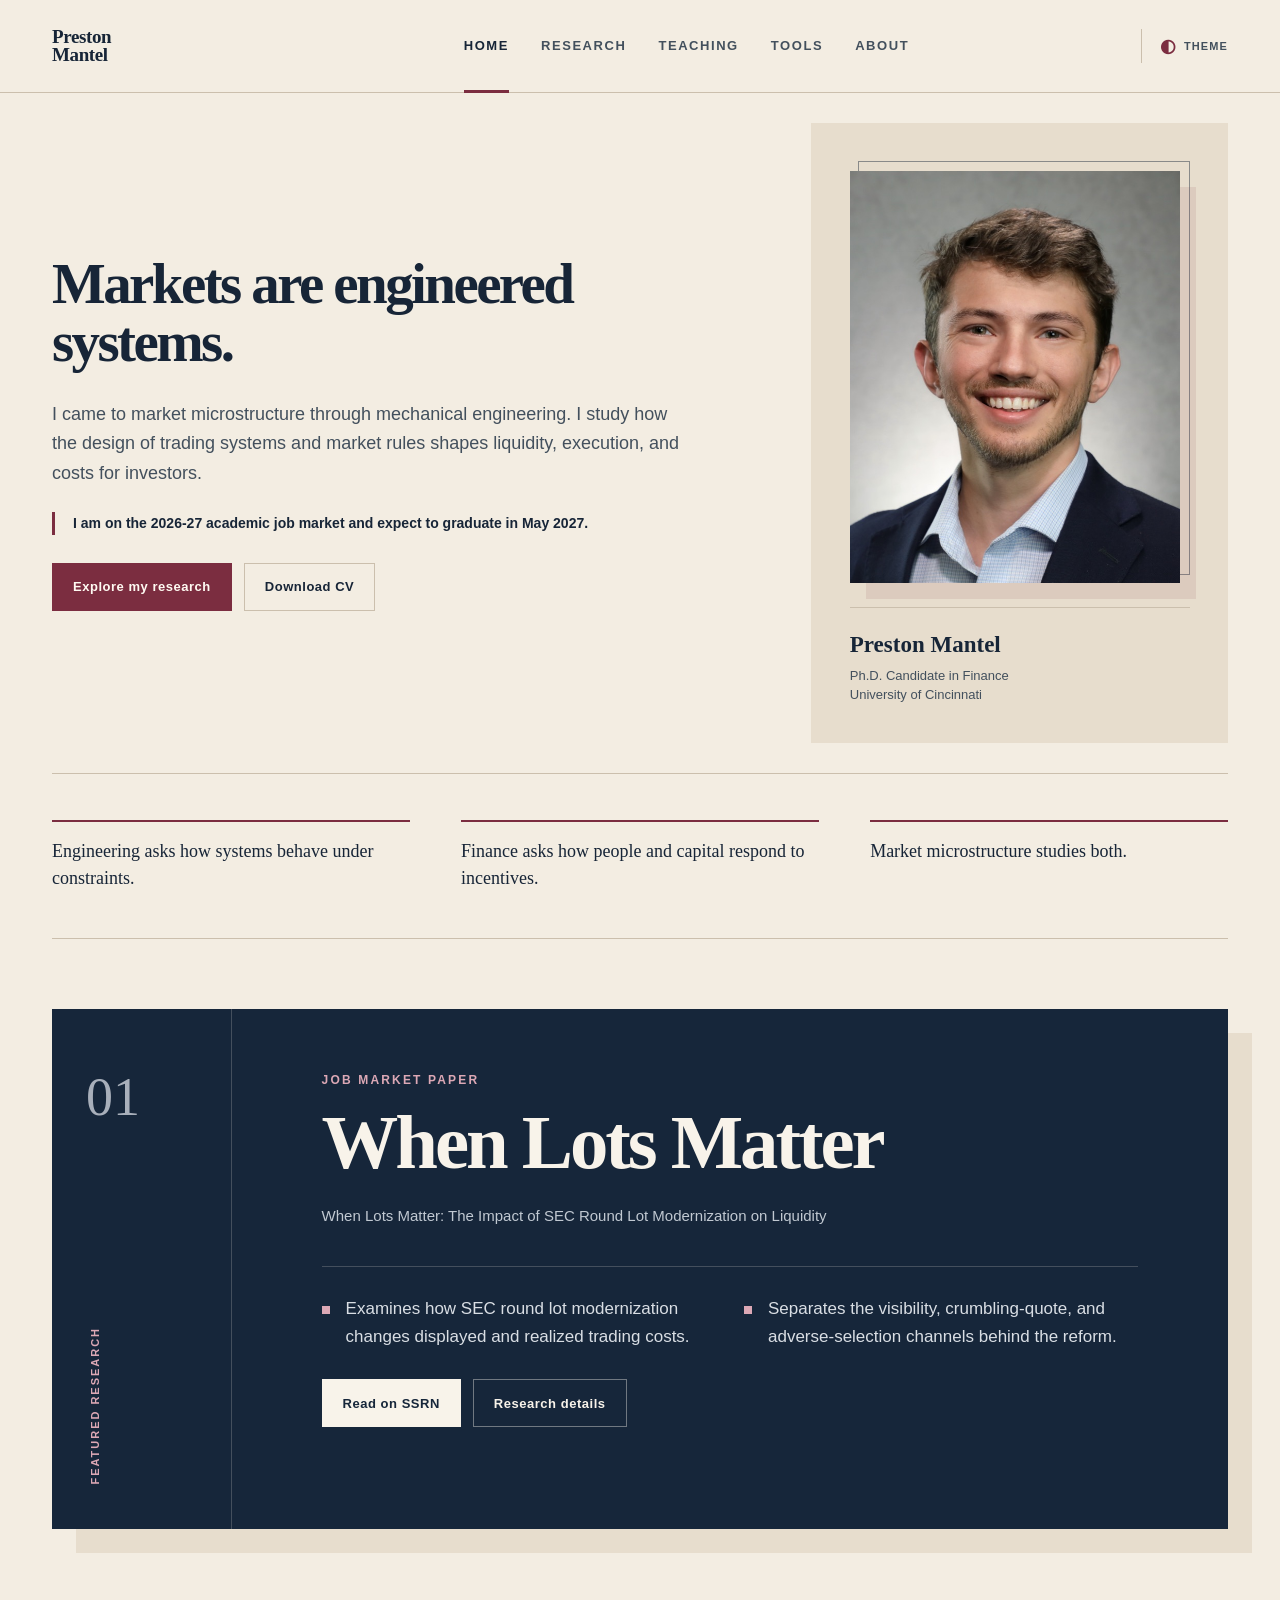
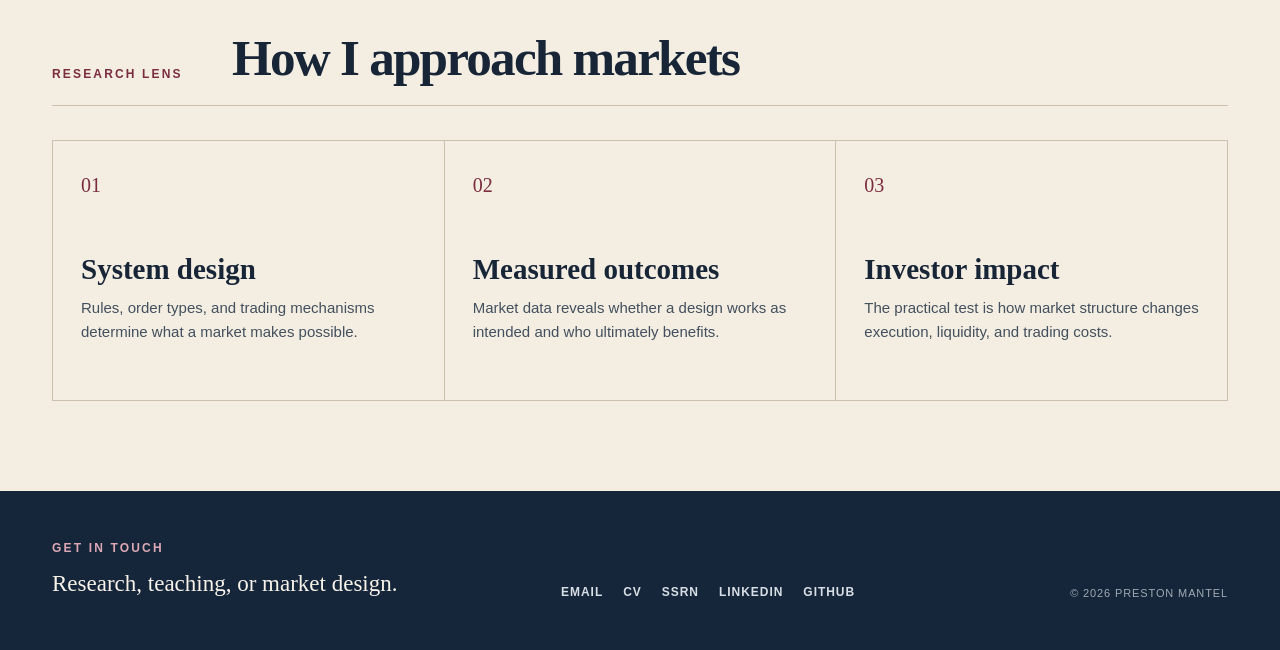
==== site/index.html @ 2c738242 "Refine responsive homepage hero" ====
<!doctype html>
<html lang="en">
<head>
  <meta charset="utf-8">
  <meta name="viewport" content="width=device-width, initial-scale=1">
  <title>Preston Mantel | Finance Researcher</title>
  <meta name="description" content="I study market microstructure, retail order routing, market design, and liquidity, with a focus on how market rules shape trading costs for everyday investors.">
  <meta name="color-scheme" content="light dark">
  <meta name="theme-color" content="#f3ede2">
  <link rel="canonical" href="https://prestonmantel.com/">
  <meta property="og:title" content="Preston Mantel | Finance Researcher">
  <meta property="og:description" content="I study market microstructure, retail order routing, market design, and liquidity, with a focus on how market rules shape trading costs for everyday investors.">
  <meta property="og:type" content="website">
  <meta property="og:url" content="https://prestonmantel.com/">
  <meta property="og:image" content="https://prestonmantel.com/img/preston-mantel-social.png">
  <meta property="og:image:width" content="1600">
  <meta property="og:image:height" content="1000">
  <meta property="og:image:alt" content="Preston Mantel, finance researcher studying markets as engineered systems">
  <meta name="twitter:card" content="summary_large_image">
  <meta name="twitter:title" content="Preston Mantel | Finance Researcher">
  <meta name="twitter:description" content="I study market microstructure, retail order routing, market design, and liquidity, with a focus on how market rules shape trading costs for everyday investors.">
  <meta name="twitter:image" content="https://prestonmantel.com/img/preston-mantel-social.png">
  <link rel="icon" href="img/headshot.jpg" type="image/jpeg">
  <script>
    (function () {
      var saved = localStorage.getItem('theme');
      if (saved === 'light' || saved === 'dark') document.documentElement.dataset.theme = saved;
    }());
  </script>
  <link rel="stylesheet" href="css/style.css">
  <script type="application/ld+json">{"@context": "https://schema.org", "@type": "Person", "name": "Preston Mantel", "url": "https://prestonmantel.com/", "image": "https://prestonmantel.com/img/headshot.jpg", "jobTitle": "Ph.D. Candidate in Finance", "affiliation": {"@type": "CollegeOrUniversity", "name": "University of Cincinnati"}, "sameAs": ["https://ssrn.com/author=5758934", "https://www.linkedin.com/in/preston-mantel/", "https://github.com/jwalkingjew"]}</script>
</head>
<body data-page="home">
  <a class="skip-link" href="#main-content">Skip to content</a>
  <header class="site-header">
    <div class="header-inner">
      <a class="site-name" href="index.html" aria-label="Preston Mantel home">
        <span>Preston</span>
        <span>Mantel</span>
      </a>
      <nav class="site-nav" aria-label="Primary navigation"><a href="index.html" aria-current="page" class="active">Home</a><a href="research.html">Research</a><a href="teaching.html">Teaching</a><a href="tools.html">Tools</a><a href="about.html">About</a></nav>
      <button class="theme-toggle" type="button" aria-label="Change color theme" aria-pressed="false">
        <span class="theme-icon" aria-hidden="true">◐</span>
        <span class="theme-label">Theme</span>
      </button>
    </div>
  </header>

  <main id="main-content" class="site-main"><section class="home-hero"><div class="hero-copy"><h1>Markets are engineered systems.</h1><p class="hero-intro">I came to market microstructure through mechanical engineering. I study how the design of trading systems and market rules shapes liquidity, execution, and costs for investors.</p><p class="job-market-line">I am on the 2026-27 academic job market and expect to graduate in May 2027.</p><div class="hero-actions"><a href="research.html" class="button button-primary">Explore my research</a><a href="files/Mantel_CV.pdf" class="button button-secondary">Download CV</a></div></div><aside class="hero-profile"><div class="portrait-frame"><img src="img/headshot.jpg" alt="Portrait of Preston Mantel" width="640" height="800"></div><div class="profile-caption"><strong>Preston Mantel</strong><span>Ph.D. Candidate in Finance</span><span>University of Cincinnati</span></div></aside></section><section class="engineering-bridge" aria-label="Research perspective"><p>Engineering asks how systems behave under constraints.</p><span aria-hidden="true">+</span><p>Finance asks how people and capital respond to incentives.</p><span aria-hidden="true">=</span><p>Market microstructure studies both.</p></section><section class="featured-paper" aria-labelledby="featured-title"><div class="featured-index"><span>01</span><span>Featured Research</span></div><div class="featured-main"><p class="eyebrow eyebrow-light">Job Market Paper</p><h2 id="featured-title">When Lots Matter</h2><p class="featured-full-title">When Lots Matter: The Impact of SEC Round Lot Modernization on Liquidity</p><ul><li>Examines how SEC round lot modernization changes displayed and realized trading costs.</li><li>Separates the visibility, crumbling-quote, and adverse-selection channels behind the reform.</li></ul><div class="featured-actions"><a href="https://papers.ssrn.com/sol3/papers.cfm?abstract_id=5757242" class="button button-light" rel="noopener">Read on SSRN</a><a href="research.html#round-lots" class="button button-outline-light">Research details</a></div></div></section><section class="research-lenses"><div class="section-heading"><p class="eyebrow">Research Lens</p><h2>How I approach markets</h2></div><div class="lens-grid"><article><span>01</span><h3>System design</h3><p>Rules, order types, and trading mechanisms determine what a market makes possible.</p></article><article><span>02</span><h3>Measured outcomes</h3><p>Market data reveals whether a design works as intended and who ultimately benefits.</p></article><article><span>03</span><h3>Investor impact</h3><p>The practical test is how market structure changes execution, liquidity, and trading costs.</p></article></div></section></main>

  <footer class="site-footer">
    <div class="footer-lead">
      <p class="eyebrow">Get in touch</p>
      <p>Research, teaching, or market design.</p>
    </div>
    <div class="footer-links"><a href="mailto:mantelpl@mail.uc.edu">Email</a><a href="files/Mantel_CV.pdf">CV</a><a href="https://ssrn.com/author=5758934" rel="noopener">SSRN</a><a href="https://www.linkedin.com/in/preston-mantel/" rel="noopener">LinkedIn</a><a href="https://github.com/jwalkingjew" rel="noopener">GitHub</a></div>
    <p class="copyright">© 2026 Preston Mantel</p>
  </footer>
  <script src="js/site.js"></script>
</body>
</html>
---- site/css/style.css ----
:root {
  color-scheme: light;
  --paper: #f3ede2;
  --paper-deep: #e7ddcd;
  --paper-light: #faf7f1;
  --ink: #172537;
  --ink-soft: #43505d;
  --accent: #7b2d40;
  --accent-dark: #562032;
  --rule: #cbbfad;
  --navy: #16263a;
  --navy-raised: #203247;
  --on-navy: #f8f3ea;
  --shadow: rgba(43, 31, 22, 0.13);
  --sans: "Avenir Next", Avenir, "Helvetica Neue", Helvetica, Arial, sans-serif;
  --serif: Charter, "Bitstream Charter", "Sitka Text", Cambria, Georgia, serif;
}

:root[data-theme="dark"] {
  color-scheme: dark;
  --paper: #151b22;
  --paper-deep: #1e2731;
  --paper-light: #202a35;
  --ink: #f0eadf;
  --ink-soft: #bbc2c7;
  --accent: #d58396;
  --accent-dark: #e7a5b4;
  --rule: #3d4854;
  --navy: #0c131b;
  --navy-raised: #17222d;
  --on-navy: #f4eee4;
  --shadow: rgba(0, 0, 0, 0.28);
}

* {
  box-sizing: border-box;
}

html {
  scroll-behavior: smooth;
}

body {
  margin: 0;
  overflow-x: clip;
  color: var(--ink);
  background: var(--paper);
  font-family: var(--sans);
  font-size: 17px;
  line-height: 1.65;
  text-rendering: optimizeLegibility;
}

img {
  display: block;
  max-width: 100%;
}

a {
  color: inherit;
  text-decoration-color: color-mix(in srgb, currentColor 44%, transparent);
  text-underline-offset: 0.18em;
  text-decoration-thickness: 1px;
}

a:hover {
  text-decoration-color: currentColor;
}

button,
a {
  -webkit-tap-highlight-color: transparent;
}

:focus-visible {
  outline: 3px solid var(--accent);
  outline-offset: 4px;
}

.skip-link {
  position: fixed;
  z-index: 100;
  top: 0.75rem;
  left: 0.75rem;
  padding: 0.7rem 1rem;
  color: var(--paper);
  background: var(--ink);
  transform: translateY(-180%);
}

.skip-link:focus {
  transform: translateY(0);
}

.site-header {
  position: sticky;
  z-index: 20;
  top: 0;
  background: color-mix(in srgb, var(--paper) 94%, transparent);
  border-bottom: 1px solid var(--rule);
  backdrop-filter: blur(14px);
}

.header-inner {
  display: grid;
  grid-template-columns: 180px 1fr auto;
  align-items: stretch;
  max-width: 1440px;
  min-height: 92px;
  margin: 0 auto;
  padding: 0 52px;
}

.site-name {
  display: flex;
  flex-direction: column;
  align-self: center;
  width: fit-content;
  font-family: var(--serif);
  font-size: 19px;
  font-weight: 700;
  line-height: 0.95;
  letter-spacing: -0.02em;
  text-decoration: none;
}

.site-nav {
  display: flex;
  align-items: stretch;
  justify-content: center;
  gap: 32px;
}

.site-nav a {
  position: relative;
  display: flex;
  align-items: center;
  color: var(--ink-soft);
  font-size: 13px;
  font-weight: 700;
  letter-spacing: 0.12em;
  text-decoration: none;
  text-transform: uppercase;
}

.site-nav a::after {
  position: absolute;
  right: 0;
  bottom: -1px;
  left: 0;
  height: 3px;
  background: var(--accent);
  content: "";
  opacity: 0;
  transform: scaleX(0.4);
  transition: opacity 160ms ease, transform 160ms ease;
}

.site-nav a:hover,
.site-nav a.active {
  color: var(--ink);
}

.site-nav a.active::after,
.site-nav a:hover::after {
  opacity: 1;
  transform: scaleX(1);
}

.theme-toggle {
  display: flex;
  align-items: center;
  align-self: center;
  gap: 7px;
  padding: 8px 0 8px 18px;
  color: var(--ink-soft);
  background: none;
  border: 0;
  border-left: 1px solid var(--rule);
  font: 700 11px/1 var(--sans);
  letter-spacing: 0.1em;
  cursor: pointer;
  text-transform: uppercase;
}

.theme-icon {
  color: var(--accent);
  font-size: 18px;
}

.site-main {
  max-width: 1440px;
  min-height: 65vh;
  margin: 0 auto;
  padding: 0 52px;
}

.eyebrow {
  margin: 0 0 14px;
  color: var(--accent);
  font-size: 12px;
  font-weight: 800;
  letter-spacing: 0.18em;
  text-transform: uppercase;
}

.eyebrow-light {
  color: #dca8b5;
}

.home-hero {
  display: grid;
  grid-template-columns: minmax(0, 1.7fr) minmax(320px, 1fr);
  min-height: min(680px, calc(100svh - 92px));
  gap: clamp(28px, 4vw, 64px);
}

.hero-copy {
  display: flex;
  flex-direction: column;
  justify-content: center;
  padding: clamp(52px, 6vw, 82px) 0;
}

.hero-copy h1 {
  max-width: 760px;
  margin: 0;
  font-family: var(--serif);
  font-size: clamp(50px, 4.45vw, 72px);
  font-weight: 600;
  line-height: 1.01;
  letter-spacing: -0.045em;
}

.hero-intro {
  max-width: 640px;
  margin: 30px 0 0;
  color: var(--ink-soft);
  font-size: clamp(18px, 1.35vw, 21px);
  line-height: 1.62;
}

.job-market-line {
  max-width: 620px;
  margin: 24px 0 0;
  padding-left: 18px;
  color: var(--ink);
  border-left: 3px solid var(--accent);
  font-size: 14px;
  font-weight: 700;
}

.hero-actions,
.featured-actions,
.paper-actions {
  display: flex;
  flex-wrap: wrap;
  gap: 12px;
  margin-top: 28px;
}

.button {
  display: inline-flex;
  align-items: center;
  justify-content: center;
  min-height: 48px;
  padding: 0 20px;
  border: 1px solid transparent;
  font-size: 13px;
  font-weight: 800;
  letter-spacing: 0.04em;
  text-decoration: none;
  transition: background-color 150ms ease, color 150ms ease, border-color 150ms ease, transform 150ms ease;
}

.button:hover {
  transform: translateY(-2px);
}

.button-primary {
  color: #fffaf2;
  background: var(--accent);
  border-color: var(--accent);
}

.button-primary:hover {
  background: var(--accent-dark);
  border-color: var(--accent-dark);
}

.button-secondary {
  color: var(--ink);
  background: transparent;
  border-color: var(--rule);
}

.button-secondary:hover {
  border-color: var(--ink);
}

.button-light {
  color: var(--navy);
  background: var(--on-navy);
}

.button-outline-light {
  color: var(--on-navy);
  border-color: color-mix(in srgb, var(--on-navy) 40%, transparent);
}

.button-outline-light:hover {
  border-color: var(--on-navy);
}

.hero-profile {
  display: flex;
  flex-direction: column;
  justify-content: center;
  align-self: center;
  min-width: 0;
  padding: clamp(26px, 3vw, 40px);
  background: var(--paper-deep);
}

.portrait-frame {
  position: relative;
  width: min(100%, 350px);
  margin: 0 auto 24px;
  padding: 10px 10px 0 0;
}

.portrait-frame::before {
  position: absolute;
  top: 0;
  right: 0;
  width: calc(100% - 10px);
  height: calc(100% - 10px);
  border: 1px solid color-mix(in srgb, var(--ink) 45%, transparent);
  content: "";
}

.portrait-frame img {
  position: relative;
  width: 100%;
  height: auto;
  aspect-ratio: 4 / 5;
  object-fit: cover;
  box-shadow: 16px 16px 0 color-mix(in srgb, var(--accent) 10%, transparent);
}

.profile-caption {
  display: flex;
  flex-direction: column;
  padding-top: 20px;
  border-top: 1px solid var(--rule);
  font-size: 13px;
  line-height: 1.5;
}

.profile-caption strong {
  margin-bottom: 3px;
  font-family: var(--serif);
  font-size: 23px;
}

.profile-caption span {
  color: var(--ink-soft);
}

.engineering-bridge {
  display: grid;
  grid-template-columns: repeat(3, minmax(0, 1fr));
  gap: clamp(24px, 4vw, 56px);
  padding: 46px 0;
  border-top: 1px solid var(--rule);
  border-bottom: 1px solid var(--rule);
}

.engineering-bridge p {
  margin: 0;
  padding-top: 16px;
  border-top: 2px solid var(--accent);
  font-family: var(--serif);
  font-size: 18px;
  line-height: 1.5;
}

.engineering-bridge span {
  display: none;
}

.featured-paper {
  display: grid;
  grid-template-columns: 180px minmax(0, 1fr);
  margin: 70px 0;
  color: var(--on-navy);
  background: var(--navy);
  box-shadow: 24px 24px 0 var(--paper-deep);
}

.featured-index {
  display: flex;
  flex-direction: column;
  justify-content: space-between;
  min-height: 520px;
  padding: 44px 34px;
  border-right: 1px solid color-mix(in srgb, var(--on-navy) 20%, transparent);
}

.featured-index span:first-child {
  color: #a8afba;
  font-family: var(--serif);
  font-size: 54px;
}

.featured-index span:last-child {
  color: #dca8b5;
  font-size: 11px;
  font-weight: 800;
  letter-spacing: 0.18em;
  text-transform: uppercase;
  writing-mode: vertical-rl;
  transform: rotate(180deg);
}

.featured-main {
  padding: 62px clamp(38px, 7vw, 100px) 66px;
}

.featured-main h2 {
  max-width: 760px;
  margin: 0;
  font-family: var(--serif);
  font-size: clamp(48px, 6vw, 82px);
  font-weight: 600;
  line-height: 1;
  letter-spacing: -0.04em;
}

.featured-full-title {
  max-width: 760px;
  margin: 22px 0 0;
  color: #c1c9d2;
  font-size: 15px;
}

.featured-main ul {
  display: grid;
  grid-template-columns: repeat(2, minmax(0, 1fr));
  gap: 28px;
  max-width: 920px;
  margin: 38px 0 0;
  padding: 28px 0 0;
  border-top: 1px solid color-mix(in srgb, var(--on-navy) 20%, transparent);
  list-style: none;
}

.featured-main li {
  position: relative;
  padding-left: 24px;
  color: #d9dee4;
}

.featured-main li::before {
  position: absolute;
  top: 0.65em;
  left: 0;
  width: 8px;
  height: 8px;
  background: #dca8b5;
  content: "";
}

.research-lenses {
  padding: 32px 0 90px;
}

.section-heading {
  display: grid;
  grid-template-columns: 180px 1fr;
  align-items: end;
  margin-bottom: 34px;
  padding-bottom: 20px;
  border-bottom: 1px solid var(--rule);
}

.section-heading .eyebrow {
  margin: 0;
}

.section-heading h2 {
  margin: 0;
  font-family: var(--serif);
  font-size: clamp(34px, 4vw, 54px);
  font-weight: 600;
  line-height: 1.05;
  letter-spacing: -0.035em;
}

.lens-grid {
  display: grid;
  grid-template-columns: repeat(3, 1fr);
  border-top: 1px solid var(--rule);
  border-left: 1px solid var(--rule);
}

.lens-grid article {
  min-height: 260px;
  padding: 28px;
  border-right: 1px solid var(--rule);
  border-bottom: 1px solid var(--rule);
}

.lens-grid span,
.paper-number {
  color: var(--accent);
  font-family: var(--serif);
  font-size: 20px;
}

.lens-grid h3 {
  margin: 52px 0 10px;
  font-family: var(--serif);
  font-size: 29px;
  line-height: 1.1;
}

.lens-grid p {
  margin: 0;
  color: var(--ink-soft);
  font-size: 15px;
}

.page-hero {
  display: grid;
  grid-template-columns: 180px minmax(0, 1.1fr) minmax(280px, 0.7fr);
  align-items: end;
  gap: 34px;
  padding: 104px 0 74px;
  border-bottom: 1px solid var(--rule);
}

.page-hero .eyebrow {
  align-self: start;
  margin-top: 12px;
}

.page-hero h1 {
  margin: 0;
  font-family: var(--serif);
  font-size: clamp(52px, 6vw, 84px);
  font-weight: 600;
  line-height: 0.98;
  letter-spacing: -0.05em;
}

.page-hero > p:last-child {
  margin: 0 0 4px;
  color: var(--ink-soft);
  font-family: var(--serif);
  font-size: 20px;
}

.interest-list {
  display: flex;
  flex-wrap: wrap;
  gap: 10px 24px;
  margin: 0;
  padding: 24px 0;
  border-bottom: 1px solid var(--rule);
  list-style: none;
}

.interest-list li {
  color: var(--ink-soft);
  font-size: 12px;
  font-weight: 800;
  letter-spacing: 0.1em;
  text-transform: uppercase;
}

.paper-group {
  padding: 66px 0 0;
}

.paper-group:last-child {
  padding-bottom: 100px;
}

.group-title {
  margin: 0 0 20px;
  color: var(--accent);
  font-size: 12px;
  font-weight: 800;
  letter-spacing: 0.18em;
  text-transform: uppercase;
}

.paper-card {
  display: grid;
  grid-template-columns: 180px minmax(0, 1fr);
  border-top: 1px solid var(--rule);
}

.paper-number {
  padding: 36px 0;
}

.paper-content {
  padding: 36px 0 46px;
}

.paper-labels {
  display: flex;
  flex-wrap: wrap;
  gap: 8px 18px;
  margin-bottom: 16px;
}

.label {
  color: var(--accent);
  font-size: 10px;
  font-weight: 800;
  letter-spacing: 0.14em;
  text-decoration: none;
  text-transform: uppercase;
}

.label-muted {
  color: var(--ink-soft);
}

.paper-content h2 {
  max-width: 980px;
  margin: 0;
  font-family: var(--serif);
  font-size: clamp(30px, 3.2vw, 46px);
  font-weight: 600;
  line-height: 1.14;
  letter-spacing: -0.03em;
}

.paper-content h2 a {
  text-decoration: none;
}

.paper-content h2 a:hover {
  color: var(--accent);
}

.paper-authors {
  margin: 10px 0 0;
  color: var(--ink-soft);
  font-size: 14px;
}

.paper-authors span {
  font-size: 12px;
}

.paper-points {
  display: grid;
  grid-template-columns: repeat(3, minmax(0, 1fr));
  gap: 26px;
  margin: 30px 0 0;
  padding: 26px 0 0;
  border-top: 1px solid var(--rule);
  list-style: none;
}

.paper-points li {
  position: relative;
  padding-left: 18px;
  color: var(--ink-soft);
  font-size: 14px;
}

.paper-points li::before {
  position: absolute;
  top: 0.75em;
  left: 0;
  width: 6px;
  height: 6px;
  background: var(--accent);
  content: "";
}

.text-link {
  color: var(--accent);
  font-size: 13px;
  font-weight: 800;
  text-decoration: none;
}

.text-link::after {
  padding-left: 7px;
  content: "↗";
}

.availability {
  color: var(--ink-soft);
  font-size: 12px;
  font-weight: 700;
  letter-spacing: 0.08em;
  text-transform: uppercase;
}

details {
  margin-top: 22px;
  border-top: 1px solid var(--rule);
}

summary {
  width: fit-content;
  padding: 16px 0 0;
  color: var(--accent);
  font-size: 12px;
  font-weight: 800;
  letter-spacing: 0.08em;
  cursor: pointer;
  text-transform: uppercase;
}

.abstract-copy {
  max-width: 920px;
  padding: 6px 0 8px;
  color: var(--ink-soft);
  font-family: var(--serif);
  font-size: 18px;
  line-height: 1.75;
}

.source-note {
  font-family: var(--sans);
  font-size: 11px;
  letter-spacing: 0.05em;
  text-transform: uppercase;
}

.presentations ul {
  margin: 12px 0 0;
  padding-left: 20px;
  color: var(--ink-soft);
  font-size: 14px;
}

.teaching-overview {
  display: grid;
  grid-template-columns: 1.1fr 0.9fr;
  gap: 0;
  margin: 66px 0 84px;
  border: 1px solid var(--rule);
}

.teaching-overview > div {
  padding: 42px;
}

.teaching-overview > div + div {
  border-left: 1px solid var(--rule);
}

.teaching-overview h2 {
  margin: 0;
  font-family: var(--serif);
  font-size: 36px;
  line-height: 1.2;
}

.teaching-overview p {
  color: var(--ink-soft);
}

.evaluation-note {
  background: var(--paper-deep);
}

.evaluation-note strong {
  display: block;
  color: var(--accent);
  font-family: var(--serif);
  font-size: 42px;
}

.table-section {
  padding-bottom: 72px;
}

.table-wrap {
  overflow-x: auto;
}

table {
  width: 100%;
  border-collapse: collapse;
  font-size: 14px;
}

th,
td {
  padding: 22px 18px;
  border-bottom: 1px solid var(--rule);
  text-align: left;
  vertical-align: top;
}

thead th {
  color: var(--ink-soft);
  font-size: 10px;
  font-weight: 800;
  letter-spacing: 0.13em;
  text-transform: uppercase;
}

tbody th {
  font-weight: 400;
}

tbody th strong {
  display: block;
  font-family: var(--serif);
  font-size: 18px;
}

tbody th span {
  color: var(--ink-soft);
  font-size: 11px;
  letter-spacing: 0.06em;
}

.service {
  margin-bottom: 100px;
  padding: 34px;
  background: var(--navy);
  color: var(--on-navy);
}

.service .eyebrow {
  color: #dca8b5;
}

.service ul {
  margin: 0;
  padding-left: 20px;
  font-family: var(--serif);
  font-size: 23px;
}

.tools-list {
  padding: 70px 0 110px;
}

.tool-card {
  display: grid;
  grid-template-columns: 180px 1fr;
  border: 1px solid var(--rule);
  background: var(--paper-light);
  box-shadow: 22px 22px 0 var(--paper-deep);
}

.tool-card > div:last-child {
  padding: 54px clamp(34px, 7vw, 90px) 60px;
}

.tool-mark {
  display: flex;
  align-items: center;
  justify-content: center;
  color: var(--on-navy);
  background: var(--navy);
  font-family: var(--serif);
  font-size: 48px;
  font-weight: 700;
}

.tool-card h2 {
  margin: 0;
  font-family: var(--serif);
  font-size: clamp(44px, 5vw, 68px);
  line-height: 1;
}

.tool-card p:not(.eyebrow) {
  max-width: 760px;
  margin: 24px 0 0;
  color: var(--ink-soft);
  font-family: var(--serif);
  font-size: 20px;
}

.about-grid {
  display: grid;
  grid-template-columns: 1.35fr 0.65fr;
  gap: 70px;
  padding: 74px 0;
}

.about-copy {
  align-self: center;
}

.about-copy h2 {
  margin: 0 0 20px;
  font-family: var(--serif);
  font-size: 44px;
}

.about-copy p {
  max-width: 800px;
  color: var(--ink-soft);
  font-family: var(--serif);
  font-size: 21px;
  line-height: 1.75;
}

.about-grid aside {
  padding: 16px 16px 0 0;
  border-top: 1px solid var(--accent);
  border-right: 1px solid var(--accent);
}

.about-grid img {
  width: 100%;
  aspect-ratio: 4 / 5;
  object-fit: cover;
}

.path-grid {
  display: grid;
  grid-template-columns: 1fr 1fr;
  border: 1px solid var(--rule);
}

.path-grid article {
  min-height: 260px;
  padding: 38px;
}

.path-grid article + article {
  border-left: 1px solid var(--rule);
}

.path-grid h2 {
  margin: 0;
  font-family: var(--serif);
  font-size: 32px;
}

.path-grid p:last-child {
  color: var(--ink-soft);
}

.interest-section {
  padding: 80px 0 50px;
}

.interest-section .interest-list {
  border-top: 1px solid var(--rule);
}

.video-section {
  padding: 32px 0 100px;
}

.video-frame {
  padding: 14px;
  background: var(--navy);
}

.video-frame iframe {
  display: block;
  width: 100%;
  aspect-ratio: 16 / 9;
  border: 0;
}

.caption {
  color: var(--ink-soft);
  font-size: 13px;
}

.site-footer {
  display: grid;
  grid-template-columns: 1fr 1fr auto;
  align-items: end;
  gap: 30px;
  max-width: 1440px;
  margin: 0 auto;
  padding: 48px 52px;
  color: var(--on-navy);
  background: var(--navy);
}

.footer-lead p {
  margin: 0;
}

.footer-lead p:last-child {
  font-family: var(--serif);
  font-size: 23px;
}

.footer-lead .eyebrow {
  margin-bottom: 6px;
  color: #dca8b5;
}

.footer-links {
  display: flex;
  flex-wrap: wrap;
  gap: 8px 20px;
}

.footer-links a {
  color: #d8dee5;
  font-size: 12px;
  font-weight: 800;
  letter-spacing: 0.08em;
  text-decoration: none;
  text-transform: uppercase;
}

.copyright {
  margin: 0;
  color: #9fa9b4;
  font-size: 11px;
  letter-spacing: 0.08em;
  text-transform: uppercase;
}

@media (max-width: 1050px) {
  .header-inner {
    grid-template-columns: 120px 1fr auto;
    padding: 0 28px;
  }

  .site-nav {
    gap: 18px;
  }

  .site-main {
    padding: 0 28px;
  }

  .home-hero {
    grid-template-columns: minmax(0, 1.25fr) minmax(270px, 0.75fr);
    min-height: min(620px, calc(100svh - 92px));
    gap: 32px;
  }

  .hero-copy {
    padding: 58px 0;
  }

  .engineering-bridge {
    gap: 20px;
  }

  .page-hero {
    grid-template-columns: 150px 1fr;
  }

  .page-hero > p:last-child {
    grid-column: 2;
  }

  .paper-card,
  .section-heading {
    grid-template-columns: 150px 1fr;
  }

  .paper-points {
    grid-template-columns: 1fr;
    gap: 12px;
  }
}

@media (max-width: 820px) {
  body {
    font-size: 16px;
  }

  .site-header {
    position: relative;
  }

  .header-inner {
    grid-template-columns: 1fr auto;
    min-height: 64px;
    padding: 0 18px;
  }

  .site-name {
    font-size: 17px;
  }

  .site-nav {
    grid-column: 1 / -1;
    grid-row: 2;
    justify-content: flex-start;
    gap: 24px;
    overflow-x: auto;
    border-top: 1px solid var(--rule);
  }

  .site-nav a {
    min-height: 48px;
    font-size: 11px;
    white-space: nowrap;
  }

  .theme-label {
    display: none;
  }

  .theme-toggle {
    padding-left: 14px;
  }

  .site-main {
    padding: 0 18px;
  }

  .home-hero {
    display: flex;
    flex-direction: column;
    min-height: 0;
    gap: 0;
    border: 0;
  }

  .hero-copy {
    order: 1;
    padding: 42px 0 36px;
    border: 0;
  }

  .hero-copy h1 {
    max-width: 620px;
    font-size: clamp(42px, 12vw, 58px);
    line-height: 1.02;
  }

  .hero-intro {
    margin-top: 24px;
    font-size: clamp(17px, 4.8vw, 19px);
    line-height: 1.58;
  }

  .job-market-line {
    margin-top: 20px;
    padding-left: 14px;
    font-size: 13px;
  }

  .hero-profile {
    display: grid;
    grid-template-columns: clamp(108px, 24vw, 160px) minmax(0, 1fr);
    order: 2;
    align-self: stretch;
    align-items: center;
    gap: 20px;
    padding: 20px;
  }

  .portrait-frame {
    width: 100%;
    margin: 0;
    padding: 7px 7px 0 0;
  }

  .portrait-frame::before {
    width: calc(100% - 7px);
    height: calc(100% - 7px);
  }

  .portrait-frame img {
    box-shadow: 8px 8px 0 color-mix(in srgb, var(--accent) 10%, transparent);
  }

  .profile-caption {
    justify-content: center;
    min-width: 0;
    padding: 0 0 0 18px;
    border-top: 0;
    border-left: 1px solid var(--rule);
  }

  .profile-caption strong {
    font-size: 21px;
  }

  .engineering-bridge {
    grid-template-columns: 1fr;
    gap: 24px;
    padding: 38px 0;
  }

  .engineering-bridge p {
    font-size: 18px;
  }

  .featured-paper {
    grid-template-columns: 1fr;
    margin: 46px 0 64px;
    box-shadow: 10px 10px 0 var(--paper-deep);
  }

  .featured-index {
    flex-direction: row;
    min-height: auto;
    padding: 20px 24px;
    border-right: 0;
    border-bottom: 1px solid color-mix(in srgb, var(--on-navy) 20%, transparent);
  }

  .featured-index span:first-child {
    font-size: 34px;
  }

  .featured-index span:last-child {
    writing-mode: initial;
    transform: none;
  }

  .featured-main {
    padding: 40px 24px 44px;
  }

  .featured-main h2 {
    font-size: clamp(38px, 12vw, 48px);
  }

  .featured-main ul {
    grid-template-columns: 1fr;
    gap: 16px;
  }

  .research-lenses {
    padding-bottom: 60px;
  }

  .section-heading {
    display: block;
  }

  .section-heading .eyebrow {
    margin-bottom: 12px;
  }

  .lens-grid {
    grid-template-columns: 1fr;
  }

  .lens-grid article {
    min-height: 210px;
  }

  .page-hero {
    display: block;
    padding: 64px 0 48px;
  }

  .page-hero h1 {
    font-size: clamp(48px, 14vw, 68px);
  }

  .page-hero > p:last-child {
    margin-top: 28px;
    font-size: 18px;
  }

  .paper-group {
    padding-top: 48px;
  }

  .paper-card {
    display: block;
  }

  .paper-number {
    padding: 24px 0 0;
  }

  .paper-content {
    padding-top: 12px;
  }

  .paper-content h2 {
    font-size: 32px;
  }

  .paper-points {
    display: block;
  }

  .paper-points li + li {
    margin-top: 12px;
  }

  .abstract-copy {
    font-size: 16px;
  }

  .teaching-overview,
  .about-grid,
  .path-grid,
  .tool-card {
    grid-template-columns: 1fr;
  }

  .teaching-overview {
    margin: 48px 0 64px;
  }

  .teaching-overview > div {
    padding: 28px;
  }

  .teaching-overview > div + div,
  .path-grid article + article {
    border-top: 1px solid var(--rule);
    border-left: 0;
  }

  .tool-mark {
    min-height: 150px;
  }

  .tool-card > div:last-child {
    padding: 36px 26px 44px;
  }

  .about-grid {
    gap: 34px;
    padding: 54px 0;
  }

  .about-copy p {
    font-size: 18px;
  }

  .path-grid article {
    min-height: auto;
  }

  .site-footer {
    grid-template-columns: 1fr;
    padding: 40px 24px;
  }
}

@media (max-width: 420px) {
  .header-inner,
  .site-main {
    padding-right: 14px;
    padding-left: 14px;
  }

  .site-nav {
    gap: 20px;
  }

  .hero-copy {
    padding-top: 36px;
  }

  .hero-copy h1 {
    font-size: clamp(40px, 12.5vw, 52px);
  }

  .hero-actions {
    display: grid;
    grid-template-columns: 1fr;
    gap: 10px;
    margin-top: 24px;
  }

  .hero-actions .button {
    width: 100%;
  }

  .hero-profile {
    grid-template-columns: 108px minmax(0, 1fr);
    gap: 14px;
    padding: 16px;
  }

  .profile-caption {
    padding-left: 14px;
    font-size: 12px;
  }

  .profile-caption strong {
    font-size: 19px;
  }

  .featured-main {
    padding-right: 20px;
    padding-left: 20px;
  }

  .page-hero h1 {
    font-size: clamp(42px, 13vw, 56px);
  }
}

@media (prefers-reduced-motion: reduce) {
  html {
    scroll-behavior: auto;
  }

  *,
  *::before,
  *::after {
    scroll-behavior: auto !important;
    transition-duration: 0.01ms !important;
  }
}
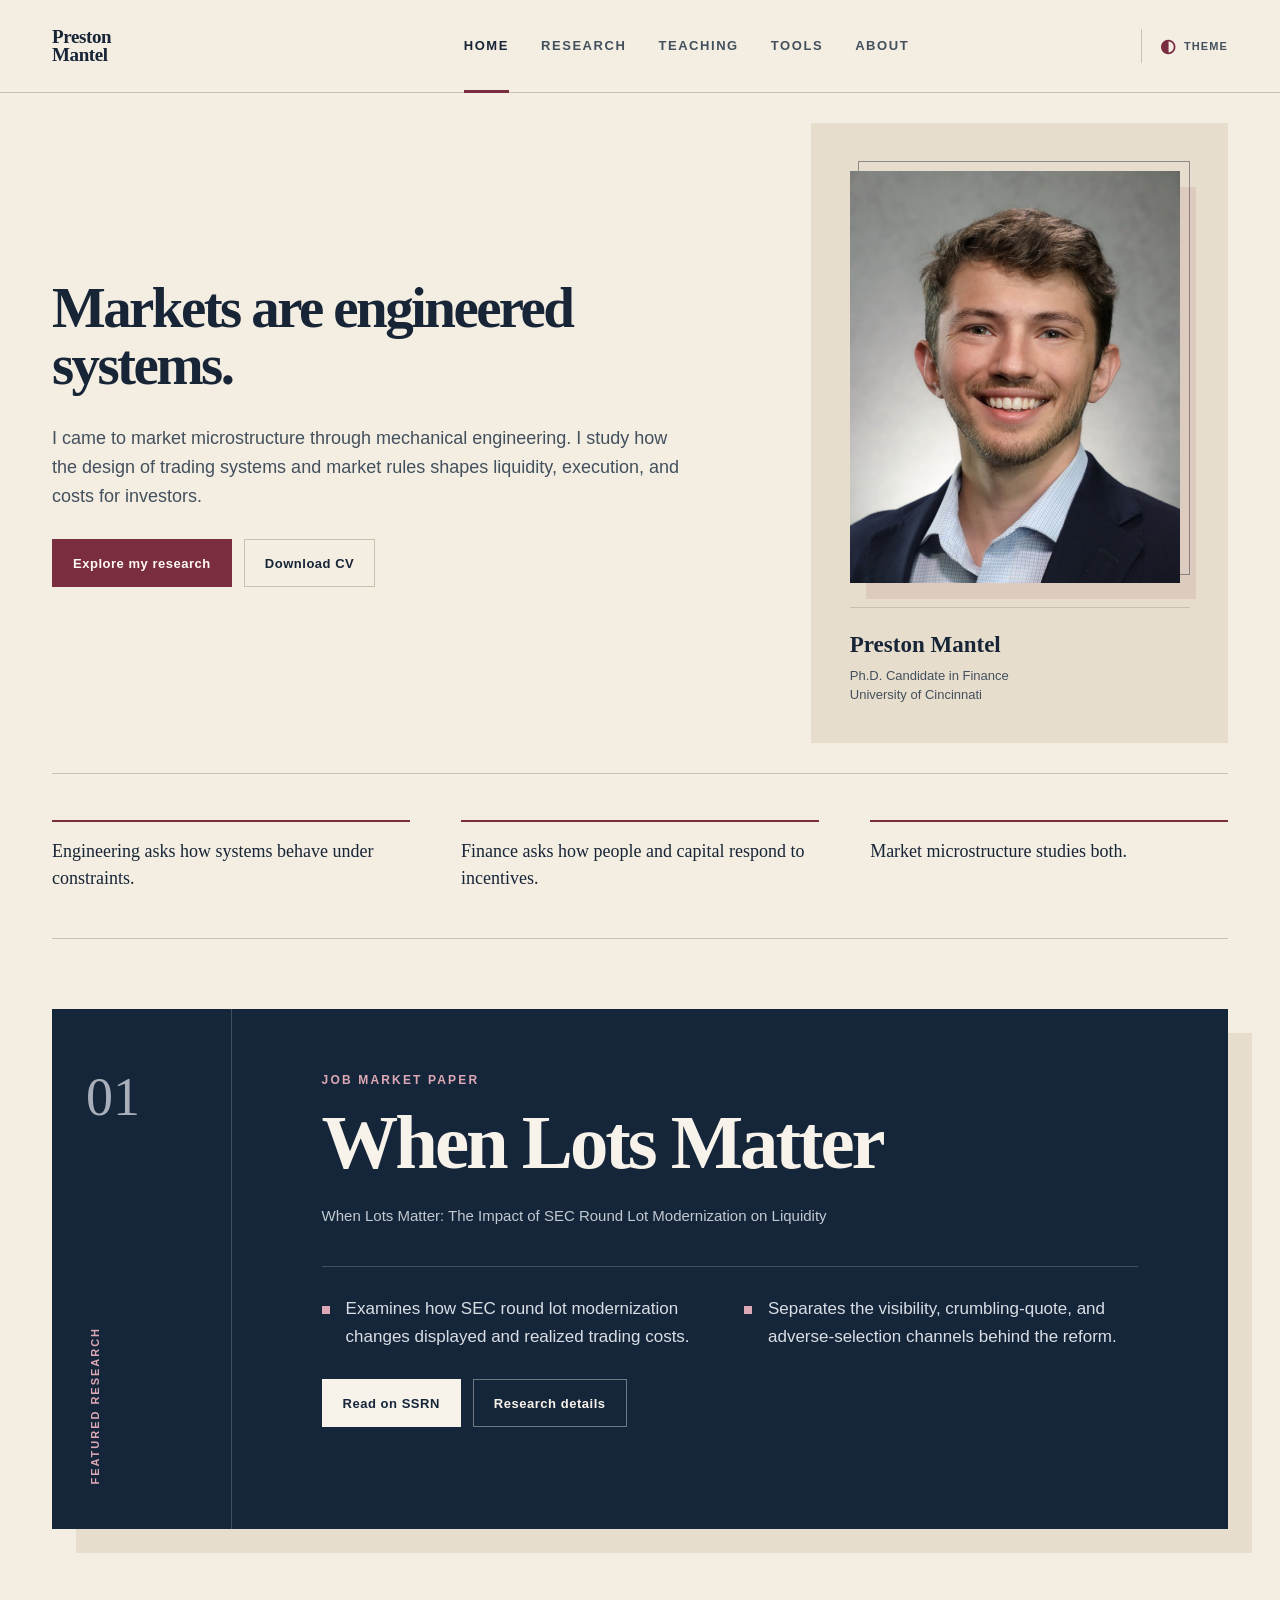
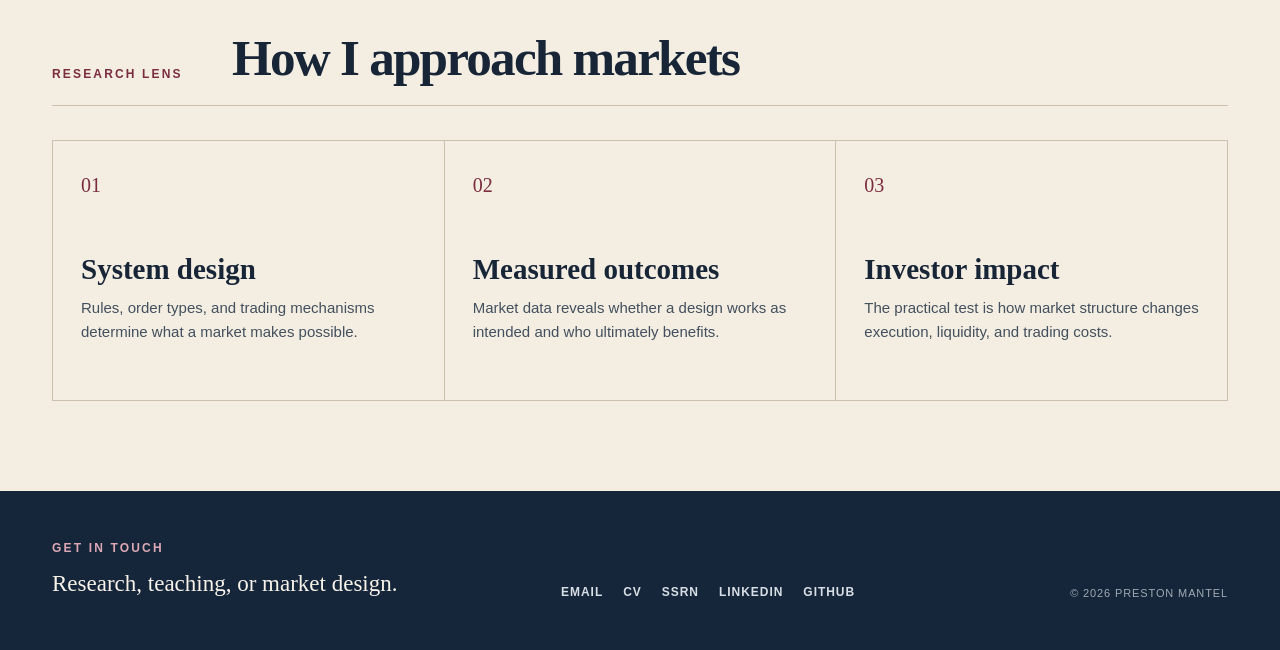
==== commit fed06e5d: "Remove job market line from homepage" ====
--- a/site/index.html
+++ b/site/index.html
@@ -46,7 +46,7 @@
     </div>
   </header>
 
-  <main id="main-content" class="site-main"><section class="home-hero"><div class="hero-copy"><h1>Markets are engineered systems.</h1><p class="hero-intro">I came to market microstructure through mechanical engineering. I study how the design of trading systems and market rules shapes liquidity, execution, and costs for investors.</p><p class="job-market-line">I am on the 2026-27 academic job market and expect to graduate in May 2027.</p><div class="hero-actions"><a href="research.html" class="button button-primary">Explore my research</a><a href="files/Mantel_CV.pdf" class="button button-secondary">Download CV</a></div></div><aside class="hero-profile"><div class="portrait-frame"><img src="img/headshot.jpg" alt="Portrait of Preston Mantel" width="640" height="800"></div><div class="profile-caption"><strong>Preston Mantel</strong><span>Ph.D. Candidate in Finance</span><span>University of Cincinnati</span></div></aside></section><section class="engineering-bridge" aria-label="Research perspective"><p>Engineering asks how systems behave under constraints.</p><span aria-hidden="true">+</span><p>Finance asks how people and capital respond to incentives.</p><span aria-hidden="true">=</span><p>Market microstructure studies both.</p></section><section class="featured-paper" aria-labelledby="featured-title"><div class="featured-index"><span>01</span><span>Featured Research</span></div><div class="featured-main"><p class="eyebrow eyebrow-light">Job Market Paper</p><h2 id="featured-title">When Lots Matter</h2><p class="featured-full-title">When Lots Matter: The Impact of SEC Round Lot Modernization on Liquidity</p><ul><li>Examines how SEC round lot modernization changes displayed and realized trading costs.</li><li>Separates the visibility, crumbling-quote, and adverse-selection channels behind the reform.</li></ul><div class="featured-actions"><a href="https://papers.ssrn.com/sol3/papers.cfm?abstract_id=5757242" class="button button-light" rel="noopener">Read on SSRN</a><a href="research.html#round-lots" class="button button-outline-light">Research details</a></div></div></section><section class="research-lenses"><div class="section-heading"><p class="eyebrow">Research Lens</p><h2>How I approach markets</h2></div><div class="lens-grid"><article><span>01</span><h3>System design</h3><p>Rules, order types, and trading mechanisms determine what a market makes possible.</p></article><article><span>02</span><h3>Measured outcomes</h3><p>Market data reveals whether a design works as intended and who ultimately benefits.</p></article><article><span>03</span><h3>Investor impact</h3><p>The practical test is how market structure changes execution, liquidity, and trading costs.</p></article></div></section></main>
+  <main id="main-content" class="site-main"><section class="home-hero"><div class="hero-copy"><h1>Markets are engineered systems.</h1><p class="hero-intro">I came to market microstructure through mechanical engineering. I study how the design of trading systems and market rules shapes liquidity, execution, and costs for investors.</p><div class="hero-actions"><a href="research.html" class="button button-primary">Explore my research</a><a href="files/Mantel_CV.pdf" class="button button-secondary">Download CV</a></div></div><aside class="hero-profile"><div class="portrait-frame"><img src="img/headshot.jpg" alt="Portrait of Preston Mantel" width="640" height="800"></div><div class="profile-caption"><strong>Preston Mantel</strong><span>Ph.D. Candidate in Finance</span><span>University of Cincinnati</span></div></aside></section><section class="engineering-bridge" aria-label="Research perspective"><p>Engineering asks how systems behave under constraints.</p><span aria-hidden="true">+</span><p>Finance asks how people and capital respond to incentives.</p><span aria-hidden="true">=</span><p>Market microstructure studies both.</p></section><section class="featured-paper" aria-labelledby="featured-title"><div class="featured-index"><span>01</span><span>Featured Research</span></div><div class="featured-main"><p class="eyebrow eyebrow-light">Job Market Paper</p><h2 id="featured-title">When Lots Matter</h2><p class="featured-full-title">When Lots Matter: The Impact of SEC Round Lot Modernization on Liquidity</p><ul><li>Examines how SEC round lot modernization changes displayed and realized trading costs.</li><li>Separates the visibility, crumbling-quote, and adverse-selection channels behind the reform.</li></ul><div class="featured-actions"><a href="https://papers.ssrn.com/sol3/papers.cfm?abstract_id=5757242" class="button button-light" rel="noopener">Read on SSRN</a><a href="research.html#round-lots" class="button button-outline-light">Research details</a></div></div></section><section class="research-lenses"><div class="section-heading"><p class="eyebrow">Research Lens</p><h2>How I approach markets</h2></div><div class="lens-grid"><article><span>01</span><h3>System design</h3><p>Rules, order types, and trading mechanisms determine what a market makes possible.</p></article><article><span>02</span><h3>Measured outcomes</h3><p>Market data reveals whether a design works as intended and who ultimately benefits.</p></article><article><span>03</span><h3>Investor impact</h3><p>The practical test is how market structure changes execution, liquidity, and trading costs.</p></article></div></section></main>
 
   <footer class="site-footer">
     <div class="footer-lead">
--- a/site/css/style.css
+++ b/site/css/style.css
@@ -240,16 +240,6 @@
   line-height: 1.62;
 }
 
-.job-market-line {
-  max-width: 620px;
-  margin: 24px 0 0;
-  padding-left: 18px;
-  color: var(--ink);
-  border-left: 3px solid var(--accent);
-  font-size: 14px;
-  font-weight: 700;
-}
-
 .hero-actions,
 .featured-actions,
 .paper-actions {
@@ -1147,12 +1137,6 @@
     line-height: 1.58;
   }
 
-  .job-market-line {
-    margin-top: 20px;
-    padding-left: 14px;
-    font-size: 13px;
-  }
-
   .hero-profile {
     display: grid;
     grid-template-columns: clamp(108px, 24vw, 160px) minmax(0, 1fr);
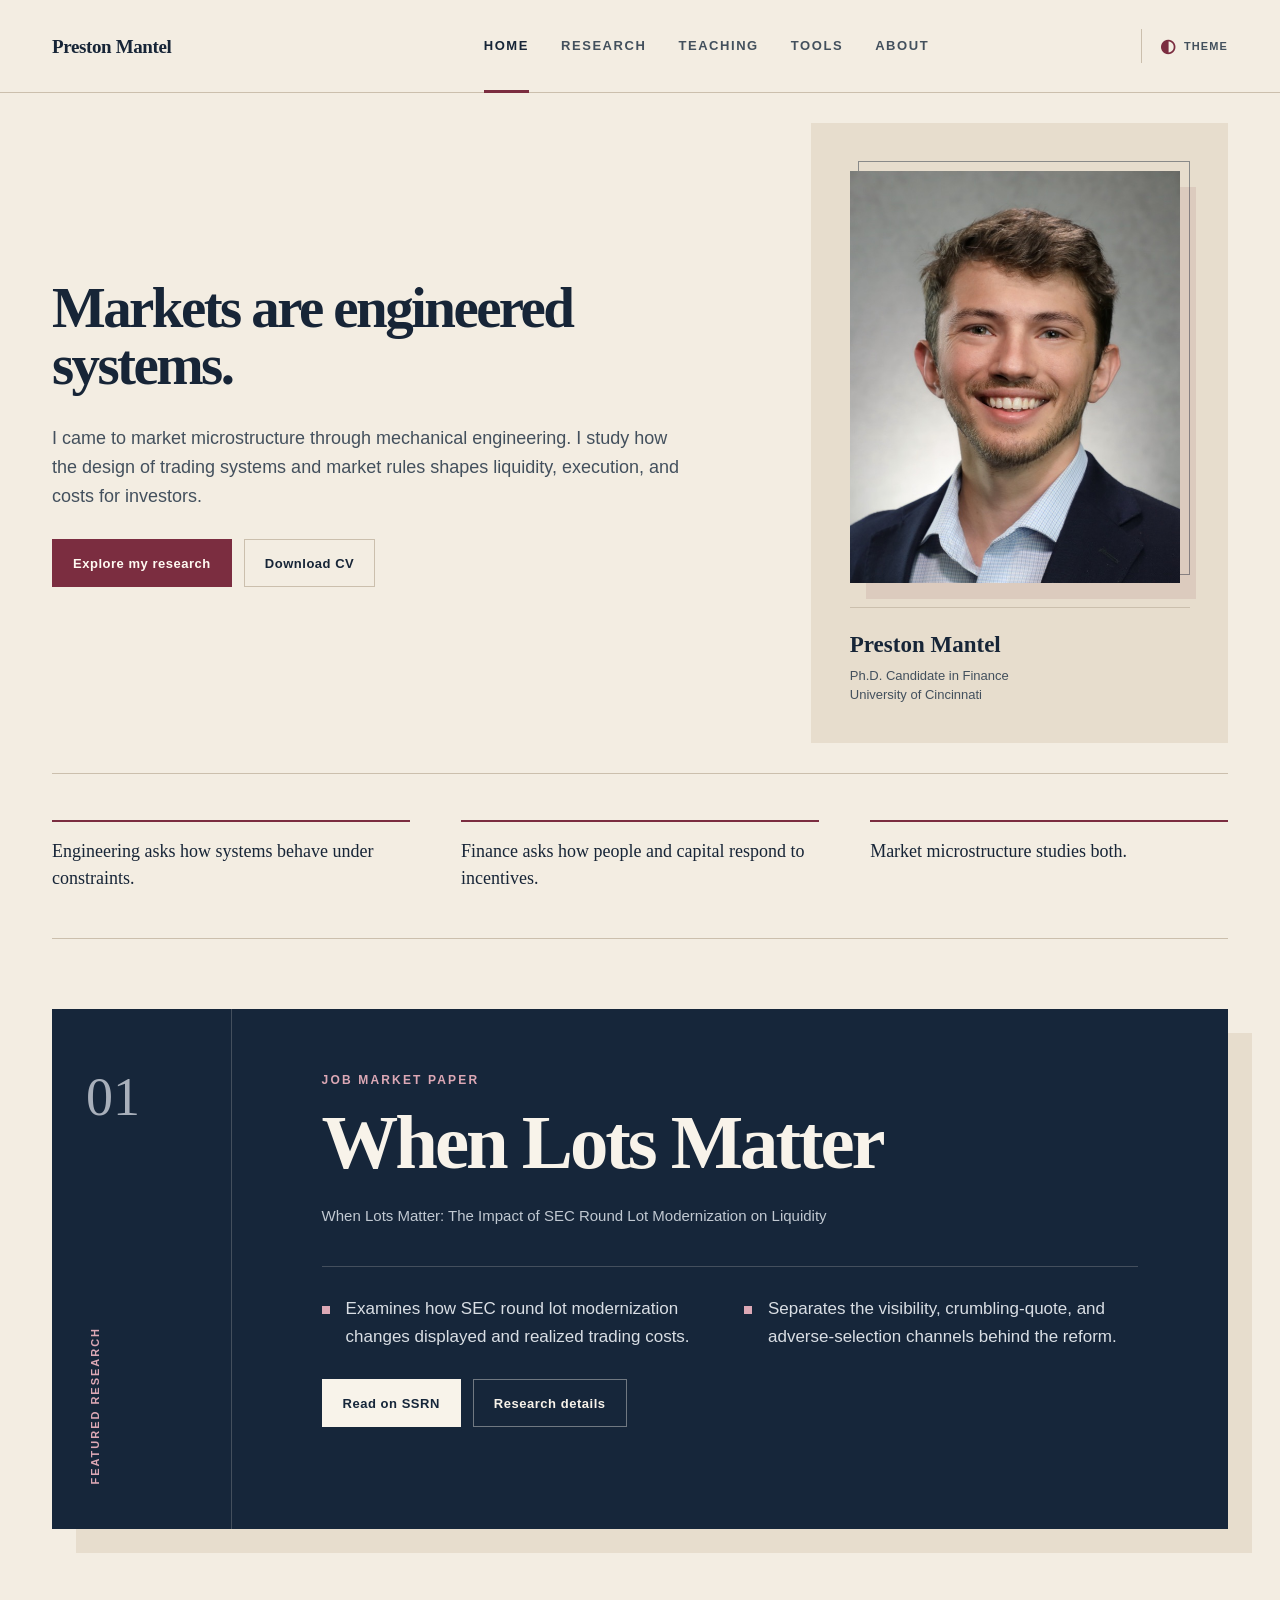
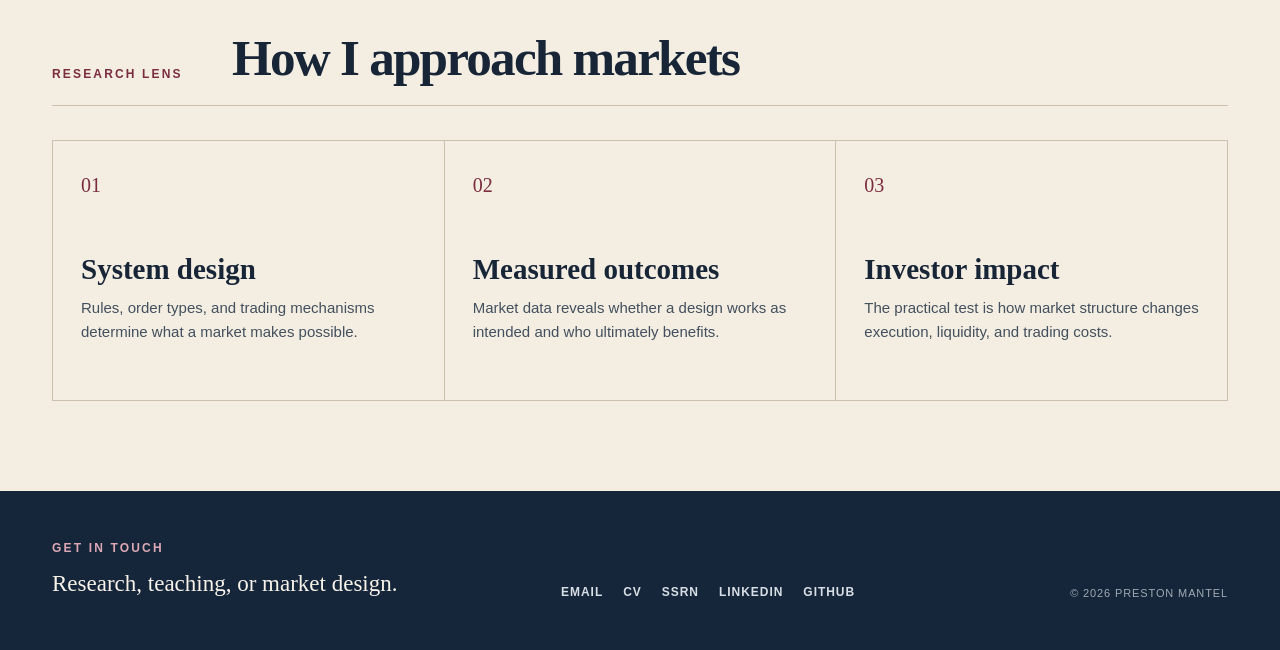
==== commit ca073297: "Refine interior page hierarchy" ====
--- a/site/index.html
+++ b/site/index.html
@@ -35,8 +35,7 @@
   <header class="site-header">
     <div class="header-inner">
       <a class="site-name" href="index.html" aria-label="Preston Mantel home">
-        <span>Preston</span>
-        <span>Mantel</span>
+        <span>Preston Mantel</span>
       </a>
       <nav class="site-nav" aria-label="Primary navigation"><a href="index.html" aria-current="page" class="active">Home</a><a href="research.html">Research</a><a href="teaching.html">Teaching</a><a href="tools.html">Tools</a><a href="about.html">About</a></nav>
       <button class="theme-toggle" type="button" aria-label="Change color theme" aria-pressed="false">
--- a/site/css/style.css
+++ b/site/css/style.css
@@ -103,7 +103,7 @@
 
 .header-inner {
   display: grid;
-  grid-template-columns: 180px 1fr auto;
+  grid-template-columns: 220px 1fr auto;
   align-items: stretch;
   max-width: 1440px;
   min-height: 92px;
@@ -113,15 +113,15 @@
 
 .site-name {
   display: flex;
-  flex-direction: column;
   align-self: center;
   width: fit-content;
   font-family: var(--serif);
   font-size: 19px;
   font-weight: 700;
-  line-height: 0.95;
+  line-height: 1;
   letter-spacing: -0.02em;
   text-decoration: none;
+  white-space: nowrap;
 }
 
 .site-nav {
@@ -523,63 +523,50 @@
 
 .page-hero {
   display: grid;
-  grid-template-columns: 180px minmax(0, 1.1fr) minmax(280px, 0.7fr);
-  align-items: end;
-  gap: 34px;
-  padding: 104px 0 74px;
+  grid-template-columns: 150px minmax(0, 1fr);
+  align-items: start;
+  column-gap: 36px;
+  row-gap: 14px;
+  padding: 64px 0 52px;
   border-bottom: 1px solid var(--rule);
 }
 
 .page-hero .eyebrow {
-  align-self: start;
-  margin-top: 12px;
+  margin-top: 9px;
 }
 
 .page-hero h1 {
-  margin: 0;
-  font-family: var(--serif);
-  font-size: clamp(52px, 6vw, 84px);
+  max-width: 900px;
+  margin: 0;
+  font-family: var(--serif);
+  font-size: clamp(42px, 4.6vw, 64px);
   font-weight: 600;
-  line-height: 0.98;
-  letter-spacing: -0.05em;
+  line-height: 1.04;
+  letter-spacing: -0.04em;
 }
 
 .page-hero > p:last-child {
-  margin: 0 0 4px;
-  color: var(--ink-soft);
-  font-family: var(--serif);
-  font-size: 20px;
-}
-
-.interest-list {
-  display: flex;
-  flex-wrap: wrap;
-  gap: 10px 24px;
-  margin: 0;
-  padding: 24px 0;
+  grid-column: 2;
+  max-width: 720px;
+  margin: 0;
+  color: var(--ink-soft);
+  font-size: 18px;
+  line-height: 1.65;
+}
+
+.paper-group {
+  padding: 52px 0 0;
+}
+
+.paper-group:last-child {
+  padding-bottom: 84px;
+}
+
+.group-title {
+  margin: 0;
+  padding-bottom: 14px;
+  color: var(--accent);
   border-bottom: 1px solid var(--rule);
-  list-style: none;
-}
-
-.interest-list li {
-  color: var(--ink-soft);
-  font-size: 12px;
-  font-weight: 800;
-  letter-spacing: 0.1em;
-  text-transform: uppercase;
-}
-
-.paper-group {
-  padding: 66px 0 0;
-}
-
-.paper-group:last-child {
-  padding-bottom: 100px;
-}
-
-.group-title {
-  margin: 0 0 20px;
-  color: var(--accent);
   font-size: 12px;
   font-weight: 800;
   letter-spacing: 0.18em;
@@ -588,23 +575,25 @@
 
 .paper-card {
   display: grid;
-  grid-template-columns: 180px minmax(0, 1fr);
-  border-top: 1px solid var(--rule);
+  grid-template-columns: 56px minmax(0, 1fr);
+  gap: 26px;
+  border-bottom: 1px solid var(--rule);
 }
 
 .paper-number {
-  padding: 36px 0;
+  padding: 32px 0;
+  font-size: 18px;
 }
 
 .paper-content {
-  padding: 36px 0 46px;
+  padding: 30px 0 38px;
 }
 
 .paper-labels {
   display: flex;
   flex-wrap: wrap;
   gap: 8px 18px;
-  margin-bottom: 16px;
+  margin-bottom: 12px;
 }
 
 .label {
@@ -621,10 +610,10 @@
 }
 
 .paper-content h2 {
-  max-width: 980px;
-  margin: 0;
-  font-family: var(--serif);
-  font-size: clamp(30px, 3.2vw, 46px);
+  max-width: 900px;
+  margin: 0;
+  font-family: var(--serif);
+  font-size: clamp(28px, 2.8vw, 38px);
   font-weight: 600;
   line-height: 1.14;
   letter-spacing: -0.03em;
@@ -650,10 +639,11 @@
 
 .paper-points {
   display: grid;
-  grid-template-columns: repeat(3, minmax(0, 1fr));
-  gap: 26px;
-  margin: 30px 0 0;
-  padding: 26px 0 0;
+  grid-template-columns: 1fr;
+  gap: 8px;
+  max-width: 820px;
+  margin: 22px 0 0;
+  padding: 18px 0 0;
   border-top: 1px solid var(--rule);
   list-style: none;
 }
@@ -663,6 +653,7 @@
   padding-left: 18px;
   color: var(--ink-soft);
   font-size: 14px;
+  line-height: 1.6;
 }
 
 .paper-points li::before {
@@ -696,7 +687,8 @@
 }
 
 details {
-  margin-top: 22px;
+  max-width: 900px;
+  margin-top: 18px;
   border-top: 1px solid var(--rule);
 }
 
@@ -735,45 +727,46 @@
 }
 
 .teaching-overview {
-  display: grid;
-  grid-template-columns: 1.1fr 0.9fr;
-  gap: 0;
-  margin: 66px 0 84px;
-  border: 1px solid var(--rule);
+  margin: 38px 0 60px;
+  border-top: 1px solid var(--rule);
+  border-bottom: 1px solid var(--rule);
 }
 
 .teaching-overview > div {
-  padding: 42px;
-}
-
-.teaching-overview > div + div {
-  border-left: 1px solid var(--rule);
+  padding: 26px 0 28px;
 }
 
 .teaching-overview h2 {
-  margin: 0;
-  font-family: var(--serif);
-  font-size: 36px;
-  line-height: 1.2;
+  max-width: 760px;
+  margin: 0;
+  font-family: var(--serif);
+  font-size: 30px;
+  line-height: 1.25;
 }
 
 .teaching-overview p {
-  color: var(--ink-soft);
-}
-
-.evaluation-note {
-  background: var(--paper-deep);
-}
-
-.evaluation-note strong {
-  display: block;
-  color: var(--accent);
-  font-family: var(--serif);
-  font-size: 42px;
+  margin: 6px 0 0;
+  color: var(--ink-soft);
 }
 
 .table-section {
-  padding-bottom: 72px;
+  padding-bottom: 60px;
+}
+
+.table-section .section-heading {
+  margin-bottom: 16px;
+}
+
+.evaluation-context {
+  max-width: 760px;
+  margin: 0 0 20px 180px;
+  color: var(--ink-soft);
+  font-size: 13px;
+  line-height: 1.6;
+}
+
+.evaluation-context strong {
+  color: var(--ink);
 }
 
 .table-wrap {
@@ -788,7 +781,7 @@
 
 th,
 td {
-  padding: 22px 18px;
+  padding: 18px 16px;
   border-bottom: 1px solid var(--rule);
   text-align: left;
   vertical-align: top;
@@ -819,37 +812,35 @@
 }
 
 .service {
-  margin-bottom: 100px;
-  padding: 34px;
-  background: var(--navy);
-  color: var(--on-navy);
+  margin-bottom: 84px;
+  padding: 30px 0;
+  border-top: 1px solid var(--rule);
+  border-bottom: 1px solid var(--rule);
 }
 
 .service .eyebrow {
-  color: #dca8b5;
+  color: var(--accent);
 }
 
 .service ul {
   margin: 0;
   padding-left: 20px;
-  font-family: var(--serif);
-  font-size: 23px;
+  font-size: 17px;
 }
 
 .tools-list {
-  padding: 70px 0 110px;
+  padding: 48px 0 84px;
 }
 
 .tool-card {
   display: grid;
-  grid-template-columns: 180px 1fr;
+  grid-template-columns: 120px minmax(0, 1fr);
   border: 1px solid var(--rule);
   background: var(--paper-light);
-  box-shadow: 22px 22px 0 var(--paper-deep);
 }
 
 .tool-card > div:last-child {
-  padding: 54px clamp(34px, 7vw, 90px) 60px;
+  padding: 38px clamp(30px, 5vw, 64px) 42px;
 }
 
 .tool-mark {
@@ -859,30 +850,30 @@
   color: var(--on-navy);
   background: var(--navy);
   font-family: var(--serif);
-  font-size: 48px;
+  font-size: 32px;
   font-weight: 700;
 }
 
 .tool-card h2 {
   margin: 0;
   font-family: var(--serif);
-  font-size: clamp(44px, 5vw, 68px);
-  line-height: 1;
+  font-size: clamp(36px, 4vw, 48px);
+  line-height: 1.05;
 }
 
 .tool-card p:not(.eyebrow) {
-  max-width: 760px;
-  margin: 24px 0 0;
-  color: var(--ink-soft);
-  font-family: var(--serif);
-  font-size: 20px;
+  max-width: 720px;
+  margin: 18px 0 0;
+  color: var(--ink-soft);
+  font-size: 17px;
+  line-height: 1.7;
 }
 
 .about-grid {
   display: grid;
-  grid-template-columns: 1.35fr 0.65fr;
-  gap: 70px;
-  padding: 74px 0;
+  grid-template-columns: minmax(0, 1fr) minmax(240px, 320px);
+  gap: clamp(36px, 5vw, 64px);
+  padding: 52px 0;
 }
 
 .about-copy {
@@ -890,20 +881,22 @@
 }
 
 .about-copy h2 {
-  margin: 0 0 20px;
-  font-family: var(--serif);
-  font-size: 44px;
+  margin: 0 0 16px;
+  font-family: var(--serif);
+  font-size: 34px;
 }
 
 .about-copy p {
-  max-width: 800px;
-  color: var(--ink-soft);
-  font-family: var(--serif);
-  font-size: 21px;
-  line-height: 1.75;
+  max-width: 760px;
+  color: var(--ink-soft);
+  font-size: 18px;
+  line-height: 1.72;
 }
 
 .about-grid aside {
+  align-self: start;
+  justify-self: end;
+  width: 100%;
   padding: 16px 16px 0 0;
   border-top: 1px solid var(--accent);
   border-right: 1px solid var(--accent);
@@ -911,6 +904,7 @@
 
 .about-grid img {
   width: 100%;
+  height: auto;
   aspect-ratio: 4 / 5;
   object-fit: cover;
 }
@@ -922,8 +916,8 @@
 }
 
 .path-grid article {
-  min-height: 260px;
-  padding: 38px;
+  min-height: 210px;
+  padding: 30px;
 }
 
 .path-grid article + article {
@@ -933,7 +927,7 @@
 .path-grid h2 {
   margin: 0;
   font-family: var(--serif);
-  font-size: 32px;
+  font-size: 28px;
 }
 
 .path-grid p:last-child {
@@ -941,15 +935,30 @@
 }
 
 .interest-section {
-  padding: 80px 0 50px;
+  padding: 56px 0 42px;
 }
 
 .interest-section .interest-list {
+  display: flex;
+  flex-wrap: wrap;
+  gap: 10px 24px;
+  margin: 0;
+  padding: 22px 0;
   border-top: 1px solid var(--rule);
+  border-bottom: 1px solid var(--rule);
+  list-style: none;
+}
+
+.interest-section .interest-list li {
+  color: var(--ink-soft);
+  font-size: 12px;
+  font-weight: 800;
+  letter-spacing: 0.1em;
+  text-transform: uppercase;
 }
 
 .video-section {
-  padding: 32px 0 100px;
+  padding: 32px 0 84px;
 }
 
 .video-frame {
@@ -1020,7 +1029,7 @@
 
 @media (max-width: 1050px) {
   .header-inner {
-    grid-template-columns: 120px 1fr auto;
+    grid-template-columns: 180px 1fr auto;
     padding: 0 28px;
   }
 
@@ -1054,7 +1063,6 @@
     grid-column: 2;
   }
 
-  .paper-card,
   .section-heading {
     grid-template-columns: 150px 1fr;
   }
@@ -1242,36 +1250,39 @@
 
   .page-hero {
     display: block;
-    padding: 64px 0 48px;
+    padding: 46px 0 38px;
   }
 
   .page-hero h1 {
-    font-size: clamp(48px, 14vw, 68px);
+    max-width: 720px;
+    font-size: clamp(38px, 9vw, 52px);
   }
 
   .page-hero > p:last-child {
-    margin-top: 28px;
-    font-size: 18px;
+    margin-top: 16px;
+    font-size: 17px;
   }
 
   .paper-group {
-    padding-top: 48px;
+    padding-top: 40px;
   }
 
   .paper-card {
-    display: block;
+    grid-template-columns: 34px minmax(0, 1fr);
+    gap: 12px;
   }
 
   .paper-number {
-    padding: 24px 0 0;
+    padding: 26px 0;
+    font-size: 15px;
   }
 
   .paper-content {
-    padding-top: 12px;
+    padding: 24px 0 30px;
   }
 
   .paper-content h2 {
-    font-size: 32px;
+    font-size: clamp(26px, 7vw, 32px);
   }
 
   .paper-points {
@@ -1284,6 +1295,52 @@
 
   .abstract-copy {
     font-size: 16px;
+  }
+
+  .table-wrap {
+    overflow: visible;
+  }
+
+  table,
+  tbody,
+  tr,
+  th,
+  td {
+    display: block;
+    width: 100%;
+  }
+
+  thead {
+    display: none;
+  }
+
+  tbody tr {
+    display: grid;
+    grid-template-columns: repeat(2, minmax(0, 1fr));
+    gap: 16px 20px;
+    padding: 22px 0;
+    border-bottom: 1px solid var(--rule);
+  }
+
+  tbody th {
+    grid-column: 1 / -1;
+  }
+
+  tbody th,
+  tbody td {
+    padding: 0;
+    border: 0;
+  }
+
+  tbody td::before {
+    display: block;
+    margin-bottom: 2px;
+    color: var(--ink-soft);
+    content: attr(data-label);
+    font-size: 9px;
+    font-weight: 800;
+    letter-spacing: 0.1em;
+    text-transform: uppercase;
   }
 
   .teaching-overview,
@@ -1294,21 +1351,24 @@
   }
 
   .teaching-overview {
-    margin: 48px 0 64px;
+    margin: 30px 0 48px;
   }
 
   .teaching-overview > div {
-    padding: 28px;
-  }
-
-  .teaching-overview > div + div,
+    padding: 22px 0 24px;
+  }
+
   .path-grid article + article {
     border-top: 1px solid var(--rule);
     border-left: 0;
   }
 
+  .evaluation-context {
+    margin-left: 0;
+  }
+
   .tool-mark {
-    min-height: 150px;
+    min-height: 90px;
   }
 
   .tool-card > div:last-child {
@@ -1316,12 +1376,17 @@
   }
 
   .about-grid {
-    gap: 34px;
-    padding: 54px 0;
+    gap: 30px;
+    padding: 40px 0;
   }
 
   .about-copy p {
-    font-size: 18px;
+    font-size: 17px;
+  }
+
+  .about-grid aside {
+    justify-self: start;
+    max-width: 280px;
   }
 
   .path-grid article {
@@ -1385,7 +1450,7 @@
   }
 
   .page-hero h1 {
-    font-size: clamp(42px, 13vw, 56px);
+    font-size: clamp(36px, 11vw, 46px);
   }
 }
 
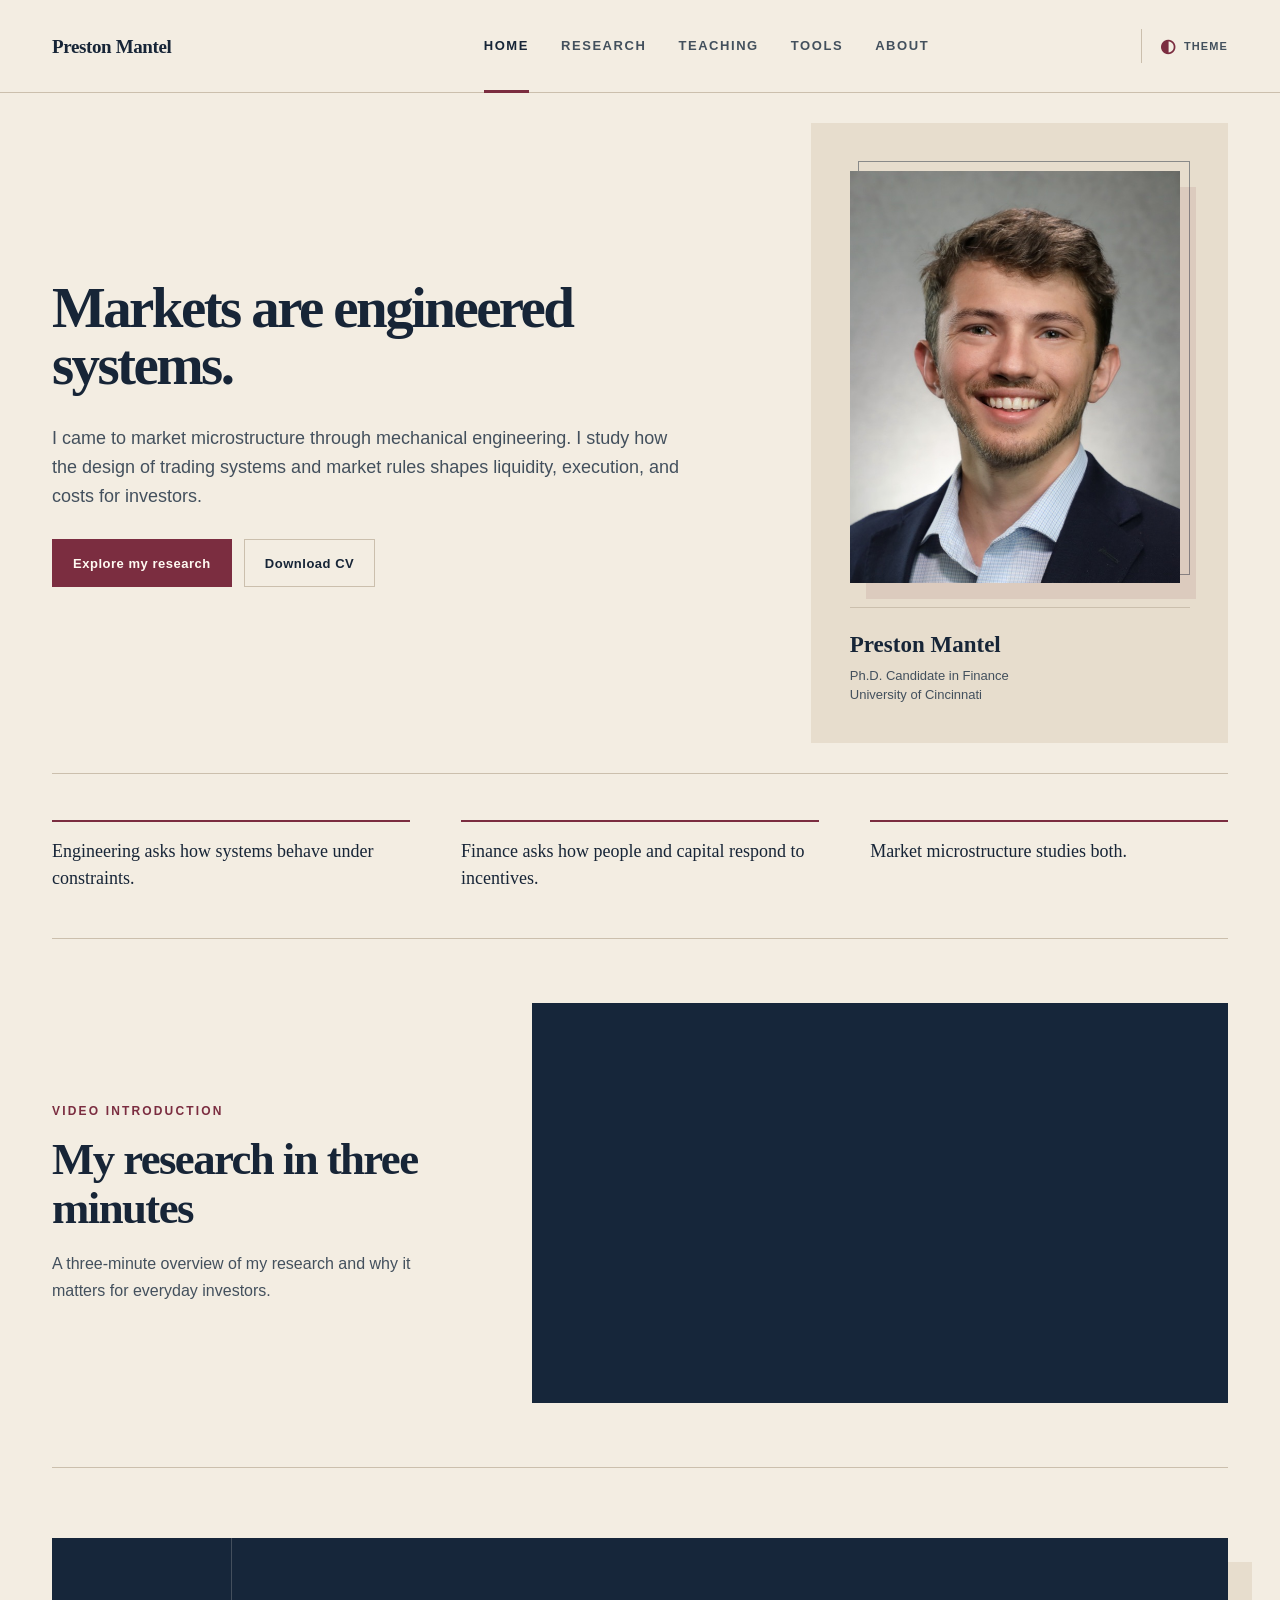
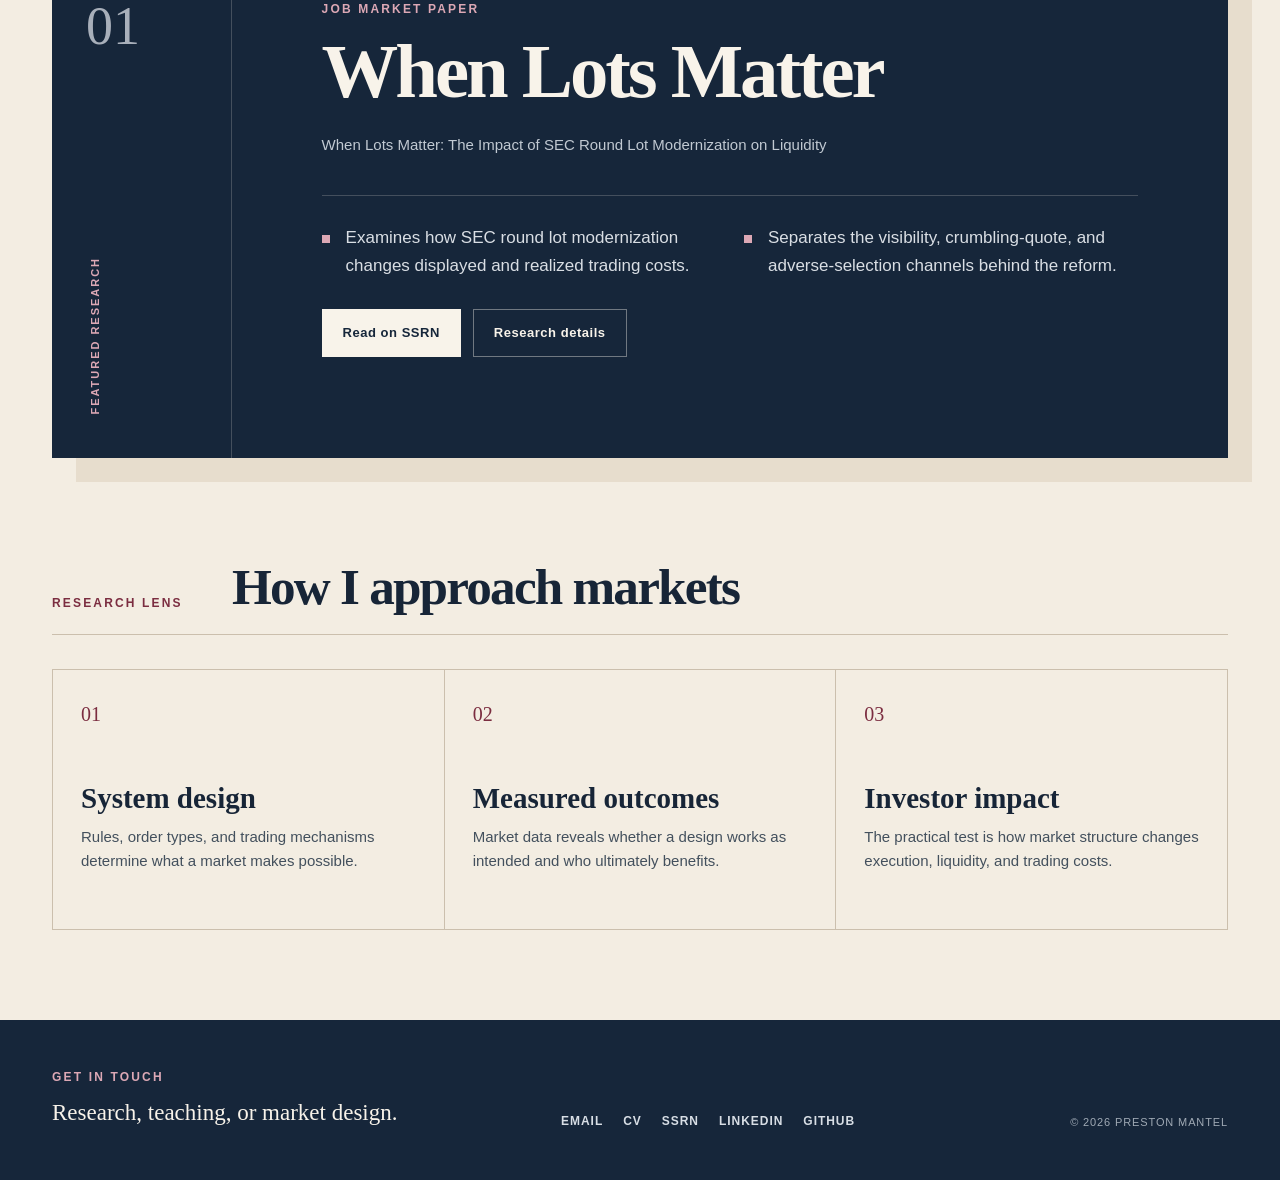
==== commit c1fbafce: "Move research video to homepage" ====
--- a/site/index.html
+++ b/site/index.html
@@ -45,7 +45,7 @@
     </div>
   </header>
 
-  <main id="main-content" class="site-main"><section class="home-hero"><div class="hero-copy"><h1>Markets are engineered systems.</h1><p class="hero-intro">I came to market microstructure through mechanical engineering. I study how the design of trading systems and market rules shapes liquidity, execution, and costs for investors.</p><div class="hero-actions"><a href="research.html" class="button button-primary">Explore my research</a><a href="files/Mantel_CV.pdf" class="button button-secondary">Download CV</a></div></div><aside class="hero-profile"><div class="portrait-frame"><img src="img/headshot.jpg" alt="Portrait of Preston Mantel" width="640" height="800"></div><div class="profile-caption"><strong>Preston Mantel</strong><span>Ph.D. Candidate in Finance</span><span>University of Cincinnati</span></div></aside></section><section class="engineering-bridge" aria-label="Research perspective"><p>Engineering asks how systems behave under constraints.</p><span aria-hidden="true">+</span><p>Finance asks how people and capital respond to incentives.</p><span aria-hidden="true">=</span><p>Market microstructure studies both.</p></section><section class="featured-paper" aria-labelledby="featured-title"><div class="featured-index"><span>01</span><span>Featured Research</span></div><div class="featured-main"><p class="eyebrow eyebrow-light">Job Market Paper</p><h2 id="featured-title">When Lots Matter</h2><p class="featured-full-title">When Lots Matter: The Impact of SEC Round Lot Modernization on Liquidity</p><ul><li>Examines how SEC round lot modernization changes displayed and realized trading costs.</li><li>Separates the visibility, crumbling-quote, and adverse-selection channels behind the reform.</li></ul><div class="featured-actions"><a href="https://papers.ssrn.com/sol3/papers.cfm?abstract_id=5757242" class="button button-light" rel="noopener">Read on SSRN</a><a href="research.html#round-lots" class="button button-outline-light">Research details</a></div></div></section><section class="research-lenses"><div class="section-heading"><p class="eyebrow">Research Lens</p><h2>How I approach markets</h2></div><div class="lens-grid"><article><span>01</span><h3>System design</h3><p>Rules, order types, and trading mechanisms determine what a market makes possible.</p></article><article><span>02</span><h3>Measured outcomes</h3><p>Market data reveals whether a design works as intended and who ultimately benefits.</p></article><article><span>03</span><h3>Investor impact</h3><p>The practical test is how market structure changes execution, liquidity, and trading costs.</p></article></div></section></main>
+  <main id="main-content" class="site-main"><section class="home-hero"><div class="hero-copy"><h1>Markets are engineered systems.</h1><p class="hero-intro">I came to market microstructure through mechanical engineering. I study how the design of trading systems and market rules shapes liquidity, execution, and costs for investors.</p><div class="hero-actions"><a href="research.html" class="button button-primary">Explore my research</a><a href="files/Mantel_CV.pdf" class="button button-secondary">Download CV</a></div></div><aside class="hero-profile"><div class="portrait-frame"><img src="img/headshot.jpg" alt="Portrait of Preston Mantel" width="640" height="800"></div><div class="profile-caption"><strong>Preston Mantel</strong><span>Ph.D. Candidate in Finance</span><span>University of Cincinnati</span></div></aside></section><section class="engineering-bridge" aria-label="Research perspective"><p>Engineering asks how systems behave under constraints.</p><span aria-hidden="true">+</span><p>Finance asks how people and capital respond to incentives.</p><span aria-hidden="true">=</span><p>Market microstructure studies both.</p></section><section class="video-section"><div class="video-copy"><p class="eyebrow">Video Introduction</p><h2>My research in three minutes</h2><p>A three-minute overview of my research and why it matters for everyday investors.</p></div><div class="video-frame"><iframe loading="lazy" src="https://www.youtube-nocookie.com/embed/kfaWmxFvUE8" title="Preston Mantel research overview" allow="accelerometer; autoplay; clipboard-write; encrypted-media; gyroscope; picture-in-picture" referrerpolicy="strict-origin-when-cross-origin" allowfullscreen></iframe></div></section><section class="featured-paper" aria-labelledby="featured-title"><div class="featured-index"><span>01</span><span>Featured Research</span></div><div class="featured-main"><p class="eyebrow eyebrow-light">Job Market Paper</p><h2 id="featured-title">When Lots Matter</h2><p class="featured-full-title">When Lots Matter: The Impact of SEC Round Lot Modernization on Liquidity</p><ul><li>Examines how SEC round lot modernization changes displayed and realized trading costs.</li><li>Separates the visibility, crumbling-quote, and adverse-selection channels behind the reform.</li></ul><div class="featured-actions"><a href="https://papers.ssrn.com/sol3/papers.cfm?abstract_id=5757242" class="button button-light" rel="noopener">Read on SSRN</a><a href="research.html#round-lots" class="button button-outline-light">Research details</a></div></div></section><section class="research-lenses"><div class="section-heading"><p class="eyebrow">Research Lens</p><h2>How I approach markets</h2></div><div class="lens-grid"><article><span>01</span><h3>System design</h3><p>Rules, order types, and trading mechanisms determine what a market makes possible.</p></article><article><span>02</span><h3>Measured outcomes</h3><p>Market data reveals whether a design works as intended and who ultimately benefits.</p></article><article><span>03</span><h3>Investor impact</h3><p>The practical test is how market structure changes execution, liquidity, and trading costs.</p></article></div></section></main>
 
   <footer class="site-footer">
     <div class="footer-lead">
--- a/site/css/style.css
+++ b/site/css/style.css
@@ -958,11 +958,34 @@
 }
 
 .video-section {
-  padding: 32px 0 84px;
+  display: grid;
+  grid-template-columns: minmax(240px, 0.58fr) minmax(0, 1fr);
+  align-items: center;
+  gap: clamp(36px, 6vw, 84px);
+  padding: 64px 0;
+  border-bottom: 1px solid var(--rule);
+}
+
+.video-copy h2 {
+  max-width: 420px;
+  margin: 0;
+  font-family: var(--serif);
+  font-size: clamp(34px, 3.5vw, 48px);
+  font-weight: 600;
+  line-height: 1.08;
+  letter-spacing: -0.035em;
+}
+
+.video-copy > p:last-child {
+  max-width: 440px;
+  margin: 18px 0 0;
+  color: var(--ink-soft);
+  font-size: 16px;
+  line-height: 1.7;
 }
 
 .video-frame {
-  padding: 14px;
+  padding: 10px;
   background: var(--navy);
 }
 
@@ -971,11 +994,6 @@
   width: 100%;
   aspect-ratio: 16 / 9;
   border: 0;
-}
-
-.caption {
-  color: var(--ink-soft);
-  font-size: 13px;
 }
 
 .site-footer {
@@ -1192,6 +1210,21 @@
     font-size: 18px;
   }
 
+  .video-section {
+    grid-template-columns: 1fr;
+    gap: 24px;
+    padding: 44px 0;
+  }
+
+  .video-copy h2 {
+    max-width: 560px;
+    font-size: clamp(32px, 9vw, 42px);
+  }
+
+  .video-copy > p:last-child {
+    margin-top: 12px;
+  }
+
   .featured-paper {
     grid-template-columns: 1fr;
     margin: 46px 0 64px;
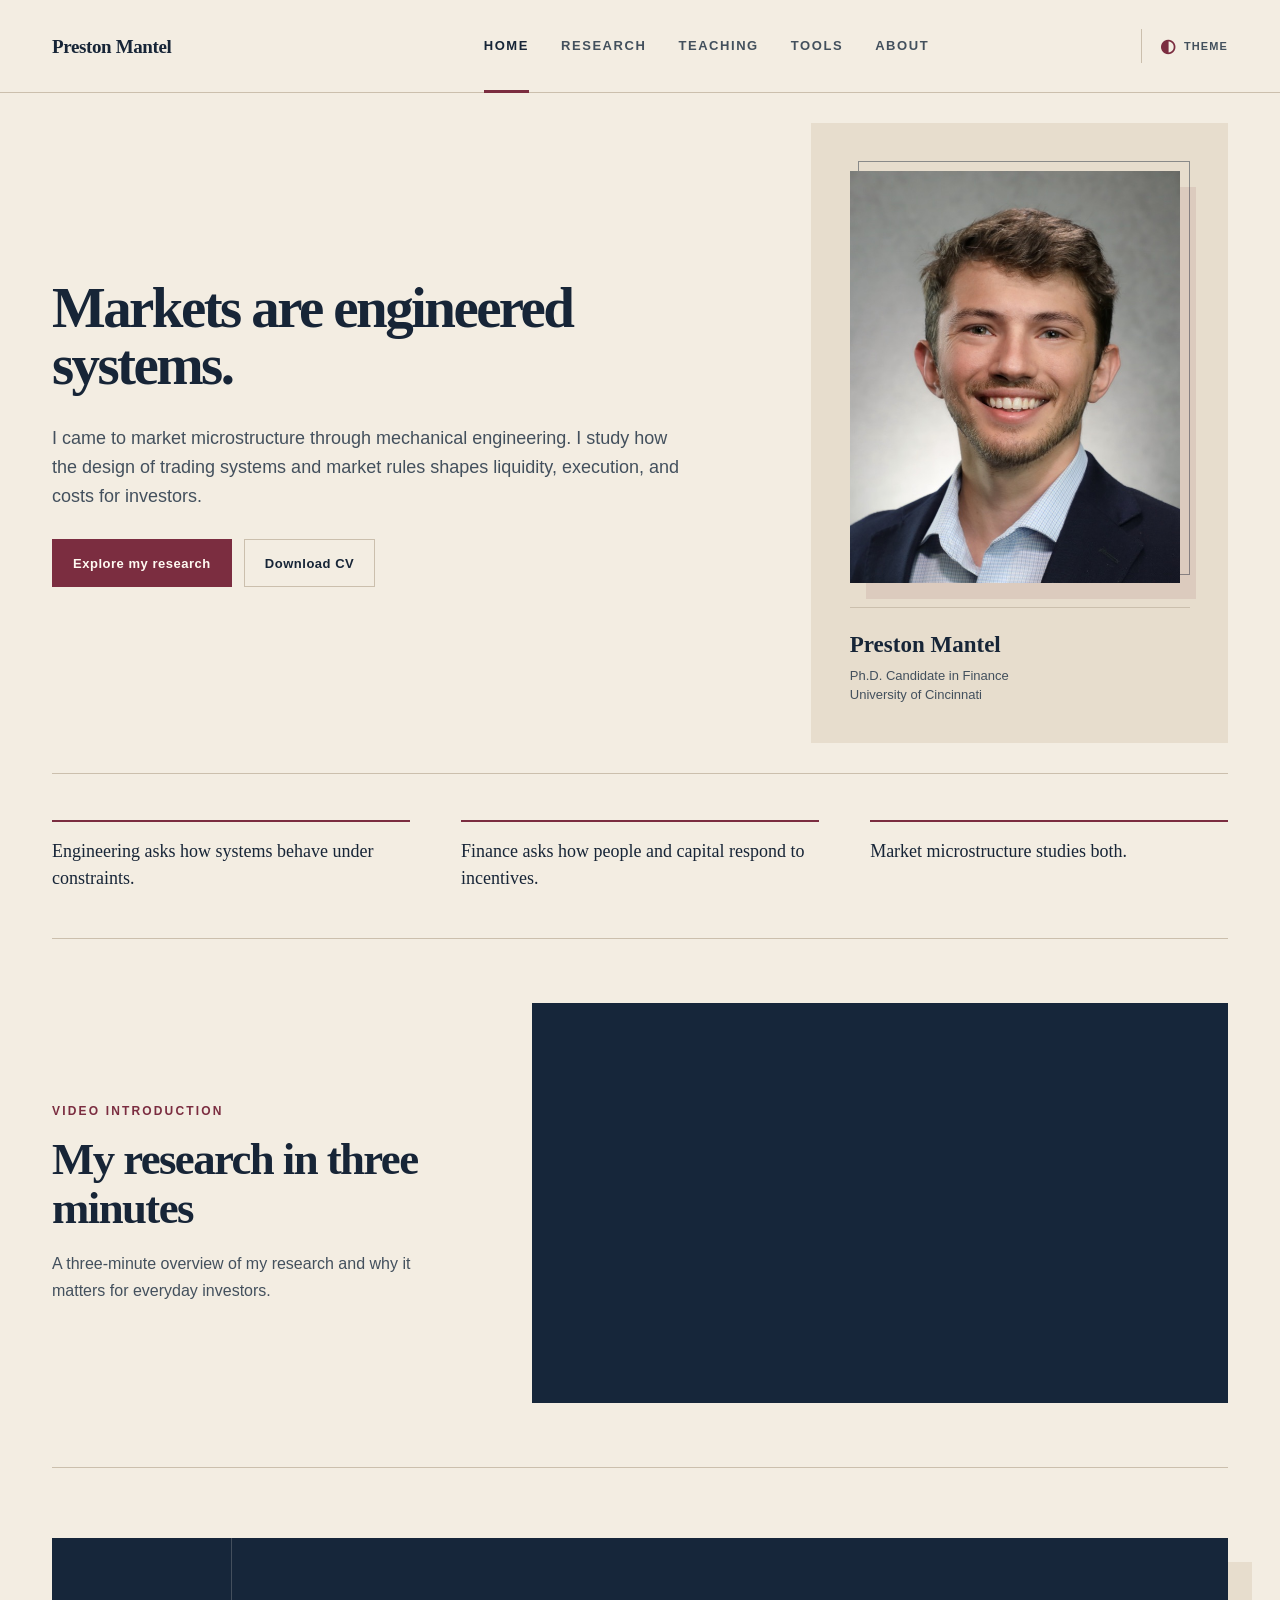
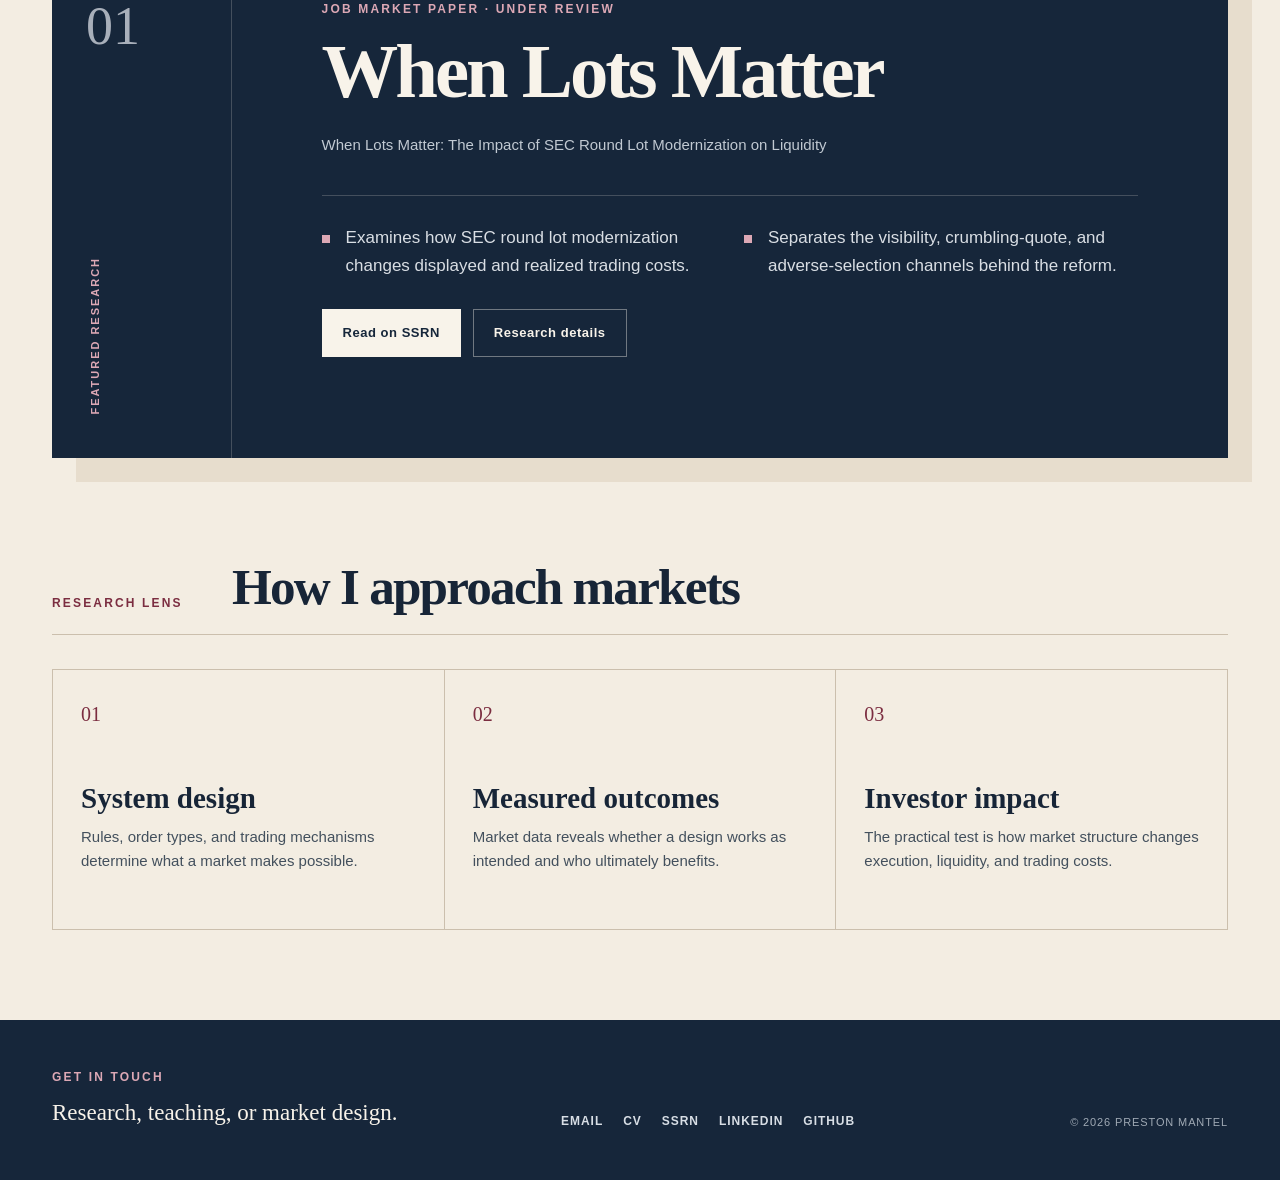
==== commit 884fba30: "Implement filtered research and teaching directories" ====
--- a/site/index.html
+++ b/site/index.html
@@ -45,7 +45,7 @@
     </div>
   </header>
 
-  <main id="main-content" class="site-main"><section class="home-hero"><div class="hero-copy"><h1>Markets are engineered systems.</h1><p class="hero-intro">I came to market microstructure through mechanical engineering. I study how the design of trading systems and market rules shapes liquidity, execution, and costs for investors.</p><div class="hero-actions"><a href="research.html" class="button button-primary">Explore my research</a><a href="files/Mantel_CV.pdf" class="button button-secondary">Download CV</a></div></div><aside class="hero-profile"><div class="portrait-frame"><img src="img/headshot.jpg" alt="Portrait of Preston Mantel" width="640" height="800"></div><div class="profile-caption"><strong>Preston Mantel</strong><span>Ph.D. Candidate in Finance</span><span>University of Cincinnati</span></div></aside></section><section class="engineering-bridge" aria-label="Research perspective"><p>Engineering asks how systems behave under constraints.</p><span aria-hidden="true">+</span><p>Finance asks how people and capital respond to incentives.</p><span aria-hidden="true">=</span><p>Market microstructure studies both.</p></section><section class="video-section"><div class="video-copy"><p class="eyebrow">Video Introduction</p><h2>My research in three minutes</h2><p>A three-minute overview of my research and why it matters for everyday investors.</p></div><div class="video-frame"><iframe loading="lazy" src="https://www.youtube-nocookie.com/embed/kfaWmxFvUE8" title="Preston Mantel research overview" allow="accelerometer; autoplay; clipboard-write; encrypted-media; gyroscope; picture-in-picture" referrerpolicy="strict-origin-when-cross-origin" allowfullscreen></iframe></div></section><section class="featured-paper" aria-labelledby="featured-title"><div class="featured-index"><span>01</span><span>Featured Research</span></div><div class="featured-main"><p class="eyebrow eyebrow-light">Job Market Paper</p><h2 id="featured-title">When Lots Matter</h2><p class="featured-full-title">When Lots Matter: The Impact of SEC Round Lot Modernization on Liquidity</p><ul><li>Examines how SEC round lot modernization changes displayed and realized trading costs.</li><li>Separates the visibility, crumbling-quote, and adverse-selection channels behind the reform.</li></ul><div class="featured-actions"><a href="https://papers.ssrn.com/sol3/papers.cfm?abstract_id=5757242" class="button button-light" rel="noopener">Read on SSRN</a><a href="research.html#round-lots" class="button button-outline-light">Research details</a></div></div></section><section class="research-lenses"><div class="section-heading"><p class="eyebrow">Research Lens</p><h2>How I approach markets</h2></div><div class="lens-grid"><article><span>01</span><h3>System design</h3><p>Rules, order types, and trading mechanisms determine what a market makes possible.</p></article><article><span>02</span><h3>Measured outcomes</h3><p>Market data reveals whether a design works as intended and who ultimately benefits.</p></article><article><span>03</span><h3>Investor impact</h3><p>The practical test is how market structure changes execution, liquidity, and trading costs.</p></article></div></section></main>
+  <main id="main-content" class="site-main"><section class="home-hero"><div class="hero-copy"><h1>Markets are engineered systems.</h1><p class="hero-intro">I came to market microstructure through mechanical engineering. I study how the design of trading systems and market rules shapes liquidity, execution, and costs for investors.</p><div class="hero-actions"><a href="research.html" class="button button-primary">Explore my research</a><a href="files/Mantel_CV.pdf" class="button button-secondary">Download CV</a></div></div><aside class="hero-profile"><div class="portrait-frame"><img src="img/headshot.jpg" alt="Portrait of Preston Mantel" width="640" height="800"></div><div class="profile-caption"><strong>Preston Mantel</strong><span>Ph.D. Candidate in Finance</span><span>University of Cincinnati</span></div></aside></section><section class="engineering-bridge" aria-label="Research perspective"><p>Engineering asks how systems behave under constraints.</p><span aria-hidden="true">+</span><p>Finance asks how people and capital respond to incentives.</p><span aria-hidden="true">=</span><p>Market microstructure studies both.</p></section><section class="video-section"><div class="video-copy"><p class="eyebrow">Video Introduction</p><h2>My research in three minutes</h2><p>A three-minute overview of my research and why it matters for everyday investors.</p></div><div class="video-frame"><iframe loading="lazy" src="https://www.youtube-nocookie.com/embed/kfaWmxFvUE8" title="Preston Mantel research overview" allow="accelerometer; autoplay; clipboard-write; encrypted-media; gyroscope; picture-in-picture" referrerpolicy="strict-origin-when-cross-origin" allowfullscreen></iframe></div></section><section class="featured-paper" aria-labelledby="featured-title"><div class="featured-index"><span>01</span><span>Featured Research</span></div><div class="featured-main"><p class="eyebrow eyebrow-light">Job Market Paper · Under Review</p><h2 id="featured-title">When Lots Matter</h2><p class="featured-full-title">When Lots Matter: The Impact of SEC Round Lot Modernization on Liquidity</p><ul><li>Examines how SEC round lot modernization changes displayed and realized trading costs.</li><li>Separates the visibility, crumbling-quote, and adverse-selection channels behind the reform.</li></ul><div class="featured-actions"><a href="https://papers.ssrn.com/sol3/papers.cfm?abstract_id=5757242" class="button button-light" rel="noopener">Read on SSRN</a><a href="research.html#round-lots" class="button button-outline-light">Research details</a></div></div></section><section class="research-lenses"><div class="section-heading"><p class="eyebrow">Research Lens</p><h2>How I approach markets</h2></div><div class="lens-grid"><article><span>01</span><h3>System design</h3><p>Rules, order types, and trading mechanisms determine what a market makes possible.</p></article><article><span>02</span><h3>Measured outcomes</h3><p>Market data reveals whether a design works as intended and who ultimately benefits.</p></article><article><span>03</span><h3>Investor impact</h3><p>The practical test is how market structure changes execution, liquidity, and trading costs.</p></article></div></section></main>
 
   <footer class="site-footer">
     <div class="footer-lead">
--- a/site/css/style.css
+++ b/site/css/style.css
@@ -522,40 +522,36 @@
 }
 
 .page-hero {
-  display: grid;
-  grid-template-columns: 150px minmax(0, 1fr);
-  align-items: start;
-  column-gap: 36px;
-  row-gap: 14px;
-  padding: 64px 0 52px;
+  display: block;
+  max-width: 920px;
+  padding: 48px 0 36px;
   border-bottom: 1px solid var(--rule);
 }
 
 .page-hero .eyebrow {
-  margin-top: 9px;
+  margin: 0 0 10px;
 }
 
 .page-hero h1 {
-  max-width: 900px;
-  margin: 0;
-  font-family: var(--serif);
-  font-size: clamp(42px, 4.6vw, 64px);
+  max-width: 820px;
+  margin: 0;
+  font-family: var(--serif);
+  font-size: clamp(38px, 4.2vw, 56px);
   font-weight: 600;
-  line-height: 1.04;
-  letter-spacing: -0.04em;
+  line-height: 1.06;
+  letter-spacing: -0.035em;
 }
 
 .page-hero > p:last-child {
-  grid-column: 2;
-  max-width: 720px;
-  margin: 0;
+  max-width: 680px;
+  margin: 14px 0 0;
   color: var(--ink-soft);
   font-size: 18px;
   line-height: 1.65;
 }
 
 .paper-group {
-  padding: 52px 0 0;
+  padding: 38px 0 0;
 }
 
 .paper-group:last-child {
@@ -727,26 +723,28 @@
 }
 
 .teaching-overview {
-  margin: 38px 0 60px;
-  border-top: 1px solid var(--rule);
+  margin: 0 0 42px;
   border-bottom: 1px solid var(--rule);
 }
 
-.teaching-overview > div {
-  padding: 26px 0 28px;
-}
-
-.teaching-overview h2 {
-  max-width: 760px;
-  margin: 0;
-  font-family: var(--serif);
-  font-size: 30px;
-  line-height: 1.25;
-}
-
-.teaching-overview p {
-  margin: 6px 0 0;
-  color: var(--ink-soft);
+.teaching-overview > p {
+  display: flex;
+  flex-wrap: wrap;
+  align-items: baseline;
+  gap: 6px 22px;
+  margin: 0;
+  padding: 18px 0;
+}
+
+.teaching-overview strong {
+  font-family: var(--serif);
+  font-size: 21px;
+  line-height: 1.3;
+}
+
+.teaching-overview span {
+  color: var(--ink-soft);
+  font-size: 14px;
 }
 
 .table-section {
@@ -754,12 +752,22 @@
 }
 
 .table-section .section-heading {
+  display: block;
   margin-bottom: 16px;
+  padding-bottom: 14px;
+}
+
+.table-section .section-heading .eyebrow {
+  margin-bottom: 8px;
+}
+
+.table-section .section-heading h2 {
+  font-size: clamp(30px, 3.2vw, 42px);
 }
 
 .evaluation-context {
   max-width: 760px;
-  margin: 0 0 20px 180px;
+  margin: 0 0 20px;
   color: var(--ink-soft);
   font-size: 13px;
   line-height: 1.6;
@@ -826,6 +834,422 @@
   margin: 0;
   padding-left: 20px;
   font-size: 17px;
+}
+
+.directory-page-hero {
+  max-width: 760px;
+  padding-bottom: 28px;
+  border-bottom: 0;
+}
+
+.research-feature {
+  display: grid;
+  grid-template-columns: minmax(0, 1fr) 240px;
+  min-height: 440px;
+  color: var(--on-navy);
+  background: var(--navy);
+}
+
+.research-feature-main {
+  display: flex;
+  flex-direction: column;
+  justify-content: center;
+  min-width: 0;
+  padding: 48px clamp(36px, 5vw, 68px);
+}
+
+.research-feature-main h2 {
+  max-width: 760px;
+  margin: 0;
+  font-family: var(--serif);
+  font-size: clamp(46px, 5.2vw, 68px);
+  font-weight: 600;
+  line-height: 0.98;
+  letter-spacing: -0.04em;
+}
+
+.research-feature-full-title {
+  max-width: 700px;
+  margin: 14px 0 0;
+  color: #c8d0d8;
+  font-family: var(--serif);
+  font-size: 17px;
+}
+
+.research-feature-summary {
+  max-width: 700px;
+  margin: 26px 0 0;
+  padding-top: 20px;
+  color: #e1e5e9;
+  border-top: 1px solid color-mix(in srgb, var(--on-navy) 22%, transparent);
+  font-size: 16px;
+}
+
+.research-feature-main ul {
+  display: grid;
+  grid-template-columns: repeat(2, minmax(0, 1fr));
+  gap: 18px;
+  max-width: 800px;
+  margin: 22px 0 0;
+  padding: 0;
+  color: #cbd3da;
+  font-size: 13px;
+  list-style: none;
+}
+
+.research-feature-main li {
+  position: relative;
+  padding-left: 16px;
+}
+
+.research-feature-main li::before {
+  position: absolute;
+  top: 0.7em;
+  left: 0;
+  width: 6px;
+  height: 6px;
+  background: #dca8b5;
+  content: "";
+}
+
+.research-feature-actions {
+  display: flex;
+  gap: 12px;
+  margin-top: 24px;
+}
+
+.research-feature-main details {
+  max-width: 800px;
+  border-color: color-mix(in srgb, var(--on-navy) 22%, transparent);
+}
+
+.research-feature-main summary {
+  color: #dca8b5;
+}
+
+.research-feature-main .abstract-copy {
+  color: #dce2e7;
+  font-size: 16px;
+}
+
+.research-feature-main .source-note {
+  color: #aeb8c2;
+}
+
+.research-feature-meta {
+  display: flex;
+  flex-direction: column;
+  justify-content: space-between;
+  padding: 34px 28px;
+  border-left: 1px solid color-mix(in srgb, var(--on-navy) 22%, transparent);
+}
+
+.research-feature-number {
+  color: #dca8b5;
+  font-family: var(--serif);
+  font-size: 54px;
+}
+
+.research-feature-meta div {
+  padding-top: 16px;
+  border-top: 1px solid color-mix(in srgb, var(--on-navy) 22%, transparent);
+}
+
+.research-feature-meta small,
+.research-feature-meta strong {
+  display: block;
+}
+
+.research-feature-meta small {
+  color: #aeb8c2;
+  font-size: 9px;
+  font-weight: 800;
+  letter-spacing: 0.12em;
+  text-transform: uppercase;
+}
+
+.research-feature-meta strong {
+  margin-top: 4px;
+  font-family: var(--serif);
+  font-size: 17px;
+}
+
+.research-directory,
+.teaching-directory {
+  padding: 52px 0 88px;
+}
+
+.directory-heading {
+  margin-bottom: 22px;
+}
+
+.directory-heading h2 {
+  margin: 0;
+  font-family: var(--serif);
+  font-size: 34px;
+  line-height: 1.1;
+}
+
+.directory-tabs {
+  display: flex;
+  gap: 4px;
+  padding: 5px;
+  border: 1px solid var(--rule);
+  background: var(--paper-deep);
+}
+
+.directory-tabs button {
+  min-width: 170px;
+  padding: 13px 20px;
+  color: var(--ink-soft);
+  background: transparent;
+  border: 0;
+  font: 800 11px/1 var(--sans);
+  letter-spacing: 0.08em;
+  cursor: pointer;
+  text-transform: uppercase;
+}
+
+.directory-tabs button[aria-selected="true"] {
+  color: var(--on-navy);
+  background: var(--navy);
+}
+
+.directory-panel[hidden] {
+  display: none;
+}
+
+.directory-panel {
+  padding-top: 30px;
+}
+
+.directory-paper {
+  display: grid;
+  grid-template-columns: 72px minmax(0, 1fr) 210px;
+  border: 1px solid var(--rule);
+  background: var(--paper-light);
+}
+
+.directory-paper + .directory-paper {
+  margin-top: 24px;
+}
+
+.directory-paper-number {
+  padding-top: 32px;
+  color: var(--accent);
+  border-right: 1px solid var(--rule);
+  font-family: var(--serif);
+  font-size: 22px;
+  text-align: center;
+}
+
+.directory-paper-main {
+  min-width: 0;
+  padding: 30px 38px 34px;
+}
+
+.directory-paper-main h3 {
+  max-width: 820px;
+  margin: 0;
+  font-family: var(--serif);
+  font-size: clamp(30px, 3.1vw, 42px);
+  font-weight: 600;
+  line-height: 1.08;
+  letter-spacing: -0.03em;
+}
+
+.directory-paper-main h3 a {
+  text-decoration: none;
+}
+
+.directory-paper-main h3 a:hover {
+  color: var(--accent);
+}
+
+.directory-full-title {
+  margin: 6px 0 0;
+  color: var(--ink-soft);
+  font-family: var(--serif);
+  font-size: 16px;
+}
+
+.directory-summary {
+  max-width: 760px;
+  margin: 20px 0 0;
+  color: var(--ink-soft);
+  font-size: 15px;
+}
+
+.directory-details {
+  display: flex;
+  flex-wrap: wrap;
+  gap: 0 28px;
+  max-width: 820px;
+  margin-top: 24px;
+  padding-top: 2px;
+  border-top: 1px solid var(--rule);
+}
+
+.directory-details details {
+  flex: 1 1 240px;
+  margin-top: 0;
+  border-top: 0;
+}
+
+.directory-paper-meta {
+  display: flex;
+  flex-direction: column;
+  gap: 10px;
+  padding: 30px 24px;
+  border-left: 1px solid var(--rule);
+  background: var(--paper-deep);
+}
+
+.directory-paper-meta > strong {
+  color: var(--accent);
+  font-size: 10px;
+  letter-spacing: 0.1em;
+  text-transform: uppercase;
+}
+
+.directory-paper-meta .availability {
+  margin-top: auto;
+}
+
+.directory-action {
+  margin-top: auto;
+  color: var(--accent);
+  font-size: 12px;
+  font-weight: 800;
+  text-decoration: none;
+}
+
+.directory-action::after {
+  padding-left: 6px;
+  content: "↗";
+}
+
+.teaching-directory {
+  padding-top: 0;
+}
+
+.teaching-course-grid {
+  display: grid;
+  grid-template-columns: repeat(2, minmax(0, 1fr));
+  gap: 24px;
+}
+
+.teaching-course-card {
+  display: flex;
+  flex-direction: column;
+  min-height: 280px;
+  padding: 30px;
+  border: 1px solid var(--rule);
+  background: var(--paper-light);
+}
+
+.teaching-course-meta {
+  display: flex;
+  justify-content: space-between;
+  gap: 20px;
+  color: var(--ink-soft);
+  font-size: 12px;
+}
+
+.teaching-course-meta strong {
+  color: var(--accent);
+}
+
+.teaching-course-card h2 {
+  margin: 26px 0 0;
+  font-family: var(--serif);
+  font-size: clamp(27px, 2.7vw, 36px);
+  font-weight: 600;
+  line-height: 1.12;
+}
+
+.teaching-course-card dl {
+  display: grid;
+  grid-template-columns: repeat(3, minmax(0, 1fr));
+  gap: 12px;
+  margin: auto 0 0;
+  padding-top: 20px;
+  border-top: 1px solid var(--rule);
+}
+
+.teaching-course-card dt {
+  color: var(--ink-soft);
+  font-size: 9px;
+  font-weight: 800;
+  letter-spacing: 0.08em;
+  text-transform: uppercase;
+}
+
+.teaching-course-card dd {
+  margin: 4px 0 0;
+  font-family: var(--serif);
+  font-size: 19px;
+  font-weight: 600;
+}
+
+.evaluation-directory .evaluation-context {
+  margin-bottom: 24px;
+}
+
+.evaluation-row {
+  display: grid;
+  grid-template-columns: minmax(0, 1fr) 130px 130px;
+  align-items: center;
+  gap: 24px;
+  padding: 22px 18px;
+  border-top: 1px solid var(--rule);
+}
+
+.evaluation-row:last-child {
+  border-bottom: 1px solid var(--rule);
+}
+
+.evaluation-row > div:first-child strong,
+.evaluation-row > div:first-child span,
+.evaluation-row small,
+.evaluation-row > div:not(:first-child) strong {
+  display: block;
+}
+
+.evaluation-row > div:first-child strong {
+  font-family: var(--serif);
+  font-size: 18px;
+}
+
+.evaluation-row > div:first-child span,
+.evaluation-row small {
+  color: var(--ink-soft);
+  font-size: 10px;
+}
+
+.evaluation-row small {
+  font-weight: 800;
+  letter-spacing: 0.08em;
+  text-transform: uppercase;
+}
+
+.evaluation-row > div:not(:first-child) strong {
+  margin-top: 2px;
+  font-family: var(--serif);
+  font-size: 18px;
+}
+
+.service-card {
+  max-width: 760px;
+  padding: 28px;
+  border: 1px solid var(--rule);
+  background: var(--paper-light);
+}
+
+.service-card p {
+  margin: 0;
+  font-family: var(--serif);
+  font-size: 21px;
 }
 
 .tools-list {
@@ -1073,14 +1497,6 @@
     gap: 20px;
   }
 
-  .page-hero {
-    grid-template-columns: 150px 1fr;
-  }
-
-  .page-hero > p:last-child {
-    grid-column: 2;
-  }
-
   .section-heading {
     grid-template-columns: 150px 1fr;
   }
@@ -1283,7 +1699,7 @@
 
   .page-hero {
     display: block;
-    padding: 46px 0 38px;
+    padding: 36px 0 28px;
   }
 
   .page-hero h1 {
@@ -1292,12 +1708,115 @@
   }
 
   .page-hero > p:last-child {
-    margin-top: 16px;
+    margin-top: 12px;
     font-size: 17px;
   }
 
+  .directory-page-hero {
+    padding-bottom: 24px;
+  }
+
+  .research-feature {
+    grid-template-columns: 1fr;
+    min-height: 0;
+  }
+
+  .research-feature-main {
+    padding: 38px 28px 34px;
+  }
+
+  .research-feature-main h2 {
+    font-size: clamp(40px, 11vw, 54px);
+  }
+
+  .research-feature-main ul {
+    grid-template-columns: 1fr;
+    gap: 10px;
+  }
+
+  .research-feature-meta {
+    display: grid;
+    grid-template-columns: auto repeat(2, minmax(0, 1fr));
+    align-items: center;
+    gap: 18px;
+    padding: 20px 24px;
+    border-top: 1px solid color-mix(in srgb, var(--on-navy) 22%, transparent);
+    border-left: 0;
+  }
+
+  .research-feature-number {
+    font-size: 38px;
+  }
+
+  .research-feature-meta div {
+    padding: 0 0 0 16px;
+    border-top: 0;
+    border-left: 1px solid color-mix(in srgb, var(--on-navy) 22%, transparent);
+  }
+
+  .research-directory,
+  .teaching-directory {
+    padding-bottom: 64px;
+  }
+
+  .directory-tabs {
+    overflow-x: auto;
+  }
+
+  .directory-tabs button {
+    min-width: 150px;
+    white-space: nowrap;
+  }
+
+  .directory-paper {
+    grid-template-columns: 40px minmax(0, 1fr);
+  }
+
+  .directory-paper-number {
+    padding-top: 24px;
+    font-size: 16px;
+  }
+
+  .directory-paper-main {
+    padding: 24px 20px 28px;
+  }
+
+  .directory-paper-main h3 {
+    font-size: clamp(28px, 8vw, 36px);
+  }
+
+  .directory-paper-meta {
+    grid-column: 1 / -1;
+    flex-direction: row;
+    align-items: center;
+    padding: 18px 20px;
+    border-top: 1px solid var(--rule);
+    border-left: 0;
+  }
+
+  .directory-paper-meta .directory-action,
+  .directory-paper-meta .availability {
+    margin: 0 0 0 auto;
+  }
+
+  .teaching-course-grid {
+    grid-template-columns: 1fr;
+  }
+
+  .teaching-course-card {
+    min-height: 250px;
+    padding: 26px;
+  }
+
+  .evaluation-row {
+    grid-template-columns: minmax(0, 1fr) 100px 100px;
+    gap: 16px;
+    padding-right: 0;
+    padding-left: 0;
+  }
+
   .paper-group {
-    padding-top: 40px;
+    padding-top: 32px;
   }
 
   .paper-card {
@@ -1384,11 +1903,11 @@
   }
 
   .teaching-overview {
-    margin: 30px 0 48px;
-  }
-
-  .teaching-overview > div {
-    padding: 22px 0 24px;
+    margin: 0 0 36px;
+  }
+
+  .teaching-overview > p {
+    padding: 16px 0;
   }
 
   .path-grid article + article {
@@ -1485,6 +2004,57 @@
   .page-hero h1 {
     font-size: clamp(36px, 11vw, 46px);
   }
+
+  .research-feature-main {
+    padding: 32px 20px 30px;
+  }
+
+  .research-feature-main h2 {
+    font-size: 40px;
+  }
+
+  .research-feature-meta {
+    grid-template-columns: auto 1fr;
+  }
+
+  .research-feature-meta div:last-child {
+    display: none;
+  }
+
+  .directory-tabs button {
+    min-width: 132px;
+    padding-right: 14px;
+    padding-left: 14px;
+  }
+
+  .directory-paper-meta {
+    flex-wrap: wrap;
+  }
+
+  .directory-paper-meta .availability {
+    width: 100%;
+    margin: 4px 0 0;
+  }
+
+  .teaching-course-card {
+    padding: 22px;
+  }
+
+  .teaching-course-card dl {
+    gap: 8px;
+  }
+
+  .teaching-course-card dd {
+    font-size: 17px;
+  }
+
+  .evaluation-row {
+    grid-template-columns: repeat(2, minmax(0, 1fr));
+  }
+
+  .evaluation-row > div:first-child {
+    grid-column: 1 / -1;
+  }
 }
 
 @media (prefers-reduced-motion: reduce) {
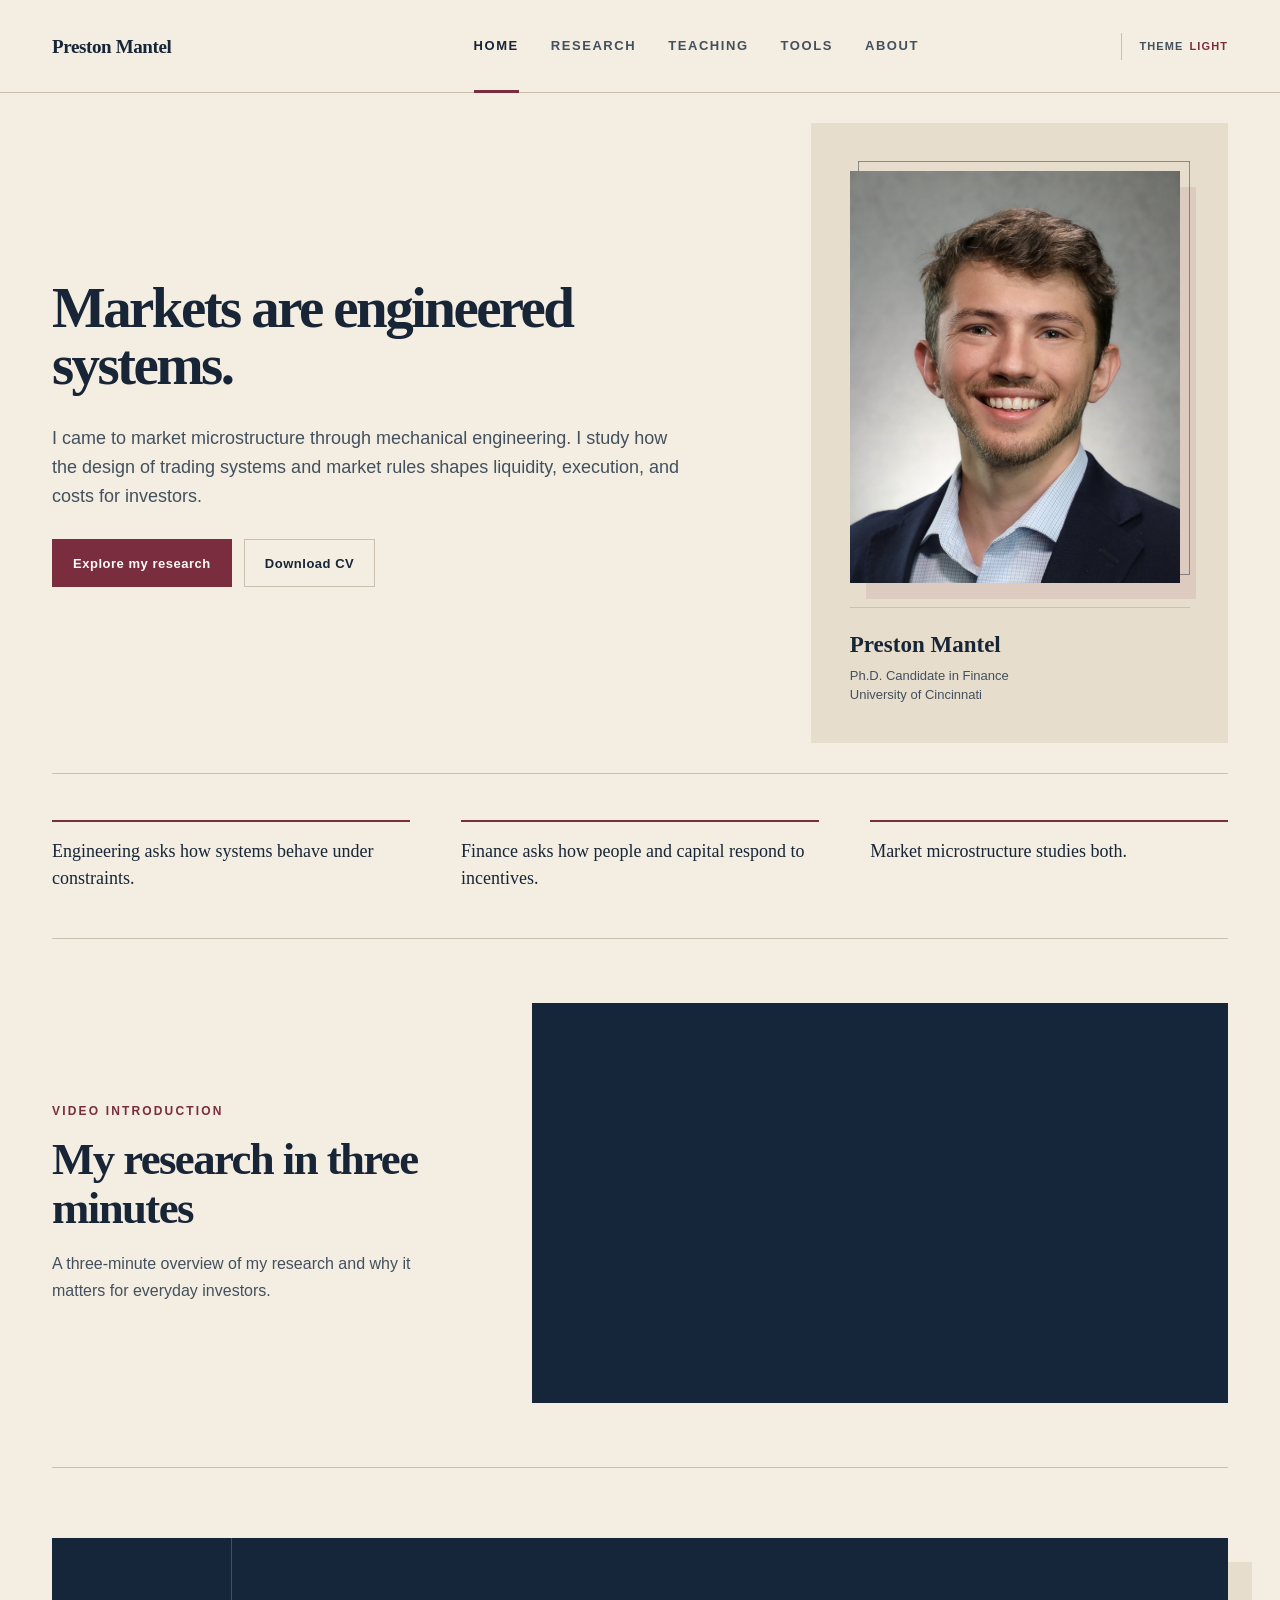
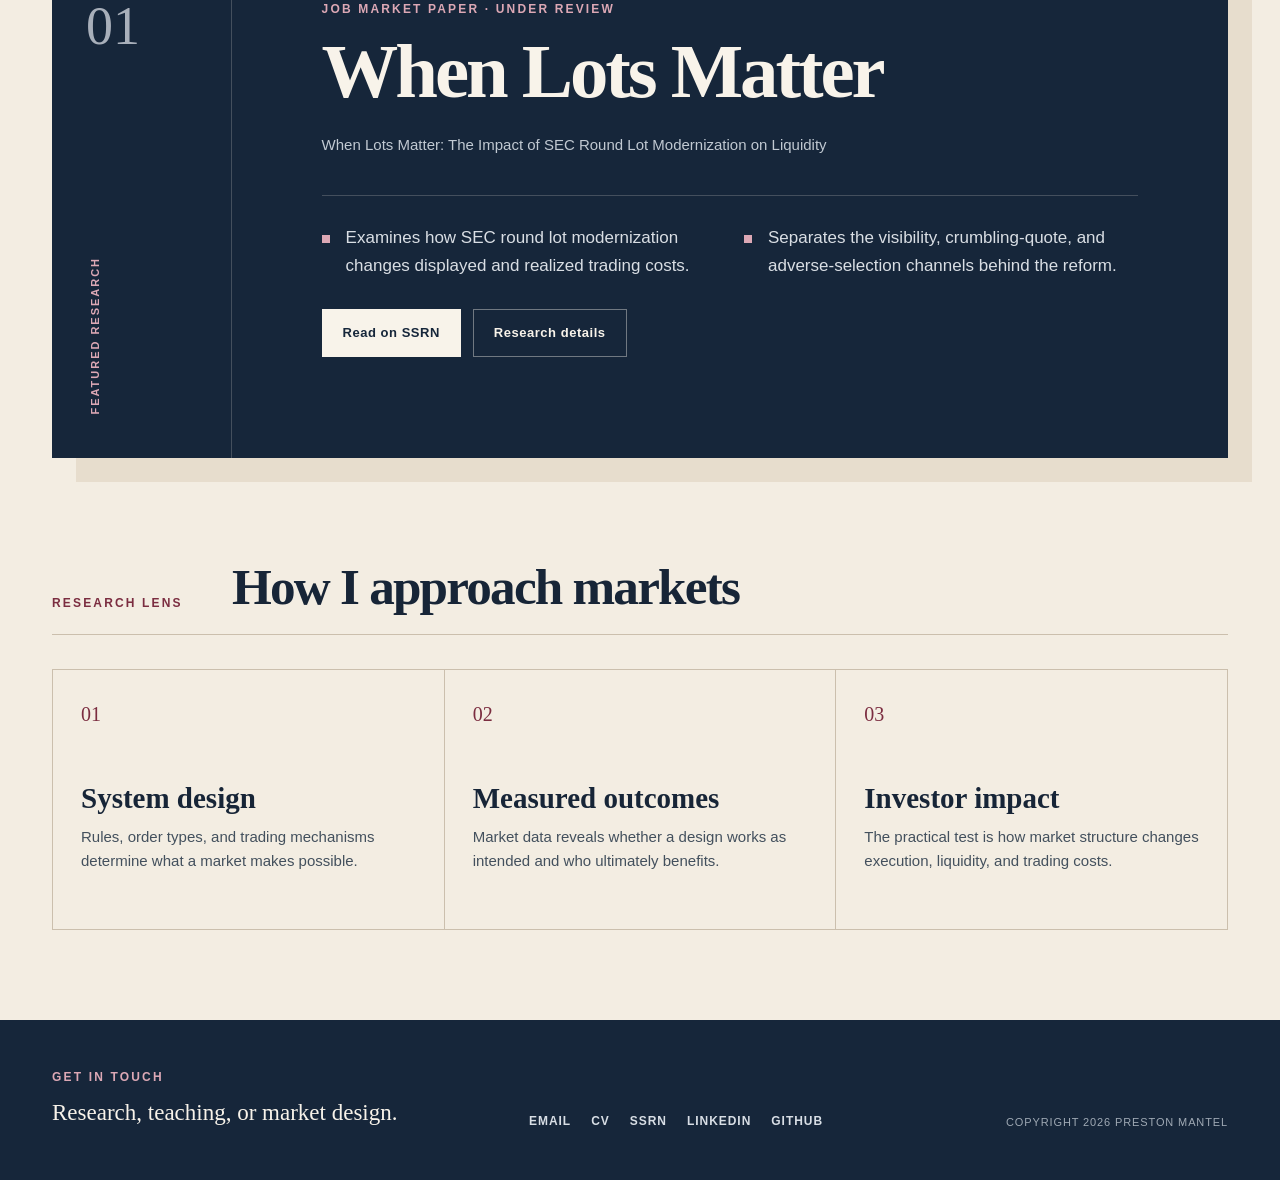
==== commit eafd5958: "Add mobile hamburger navigation" ====
--- a/site/index.html
+++ b/site/index.html
@@ -37,10 +37,16 @@
       <a class="site-name" href="index.html" aria-label="Preston Mantel home">
         <span>Preston Mantel</span>
       </a>
-      <nav class="site-nav" aria-label="Primary navigation"><a href="index.html" aria-current="page" class="active">Home</a><a href="research.html">Research</a><a href="teaching.html">Teaching</a><a href="tools.html">Tools</a><a href="about.html">About</a></nav>
-      <button class="theme-toggle" type="button" aria-label="Change color theme" aria-pressed="false">
-        <span class="theme-icon" aria-hidden="true">◐</span>
-        <span class="theme-label">Theme</span>
+      <div class="header-menu" id="site-menu">
+        <nav class="site-nav" aria-label="Primary navigation"><a href="index.html" aria-current="page" class="active">Home</a><a href="research.html">Research</a><a href="teaching.html">Teaching</a><a href="tools.html">Tools</a><a href="about.html">About</a></nav>
+        <button class="theme-toggle" type="button" aria-label="Change color theme" aria-pressed="false">
+          <span class="theme-label">Theme</span>
+          <span class="theme-value" aria-hidden="true">Light</span>
+        </button>
+      </div>
+      <button class="menu-toggle" type="button" aria-controls="site-menu" aria-expanded="false">
+        <span class="menu-toggle-label">Menu</span>
+        <span class="menu-toggle-icon" aria-hidden="true"><span></span><span></span></span>
       </button>
     </div>
   </header>
@@ -53,7 +59,7 @@
       <p>Research, teaching, or market design.</p>
     </div>
     <div class="footer-links"><a href="mailto:mantelpl@mail.uc.edu">Email</a><a href="files/Mantel_CV.pdf">CV</a><a href="https://ssrn.com/author=5758934" rel="noopener">SSRN</a><a href="https://www.linkedin.com/in/preston-mantel/" rel="noopener">LinkedIn</a><a href="https://github.com/jwalkingjew" rel="noopener">GitHub</a></div>
-    <p class="copyright">© 2026 Preston Mantel</p>
+    <p class="copyright">Copyright 2026 Preston Mantel</p>
   </footer>
   <script src="js/site.js"></script>
 </body>
--- a/site/css/style.css
+++ b/site/css/style.css
@@ -124,6 +124,10 @@
   white-space: nowrap;
 }
 
+.header-menu {
+  display: contents;
+}
+
 .site-nav {
   display: flex;
   align-items: stretch;
@@ -171,7 +175,7 @@
   display: flex;
   align-items: center;
   align-self: center;
-  gap: 7px;
+  gap: 6px;
   padding: 8px 0 8px 18px;
   color: var(--ink-soft);
   background: none;
@@ -183,9 +187,12 @@
   text-transform: uppercase;
 }
 
-.theme-icon {
+.theme-value {
   color: var(--accent);
-  font-size: 18px;
+}
+
+.menu-toggle {
+  display: none;
 }
 
 .site-main {
@@ -670,8 +677,7 @@
 }
 
 .text-link::after {
-  padding-left: 7px;
-  content: "↗";
+  content: none;
 }
 
 .availability {
@@ -1125,8 +1131,7 @@
 }
 
 .directory-action::after {
-  padding-left: 6px;
-  content: "↗";
+  content: none;
 }
 
 .teaching-directory {
@@ -1512,12 +1517,9 @@
     font-size: 16px;
   }
 
-  .site-header {
-    position: relative;
-  }
-
   .header-inner {
     grid-template-columns: 1fr auto;
+    align-items: center;
     min-height: 64px;
     padding: 0 18px;
   }
@@ -1526,27 +1528,110 @@
     font-size: 17px;
   }
 
+  .header-menu {
+    position: absolute;
+    z-index: 30;
+    top: 100%;
+    right: 0;
+    left: 0;
+    display: none;
+    padding: 10px 18px 18px;
+    background: color-mix(in srgb, var(--paper) 97%, transparent);
+    border-bottom: 1px solid var(--rule);
+    box-shadow: 0 18px 36px color-mix(in srgb, var(--ink) 14%, transparent);
+    backdrop-filter: blur(16px);
+  }
+
+  .site-header.menu-open .header-menu {
+    display: block;
+  }
+
   .site-nav {
-    grid-column: 1 / -1;
-    grid-row: 2;
-    justify-content: flex-start;
-    gap: 24px;
-    overflow-x: auto;
-    border-top: 1px solid var(--rule);
+    display: flex;
+    flex-direction: column;
+    align-items: stretch;
+    gap: 0;
   }
 
   .site-nav a {
-    min-height: 48px;
-    font-size: 11px;
+    min-height: 50px;
+    padding: 0 4px;
+    border-bottom: 1px solid var(--rule);
+    font-size: 12px;
     white-space: nowrap;
   }
 
-  .theme-label {
-    display: none;
+  .site-nav a::after {
+    top: 50%;
+    right: auto;
+    bottom: auto;
+    left: -18px;
+    width: 3px;
+    height: 24px;
+    transform: translateY(-50%) scaleY(0.4);
+  }
+
+  .site-nav a.active::after,
+  .site-nav a:hover::after {
+    transform: translateY(-50%) scaleY(1);
   }
 
   .theme-toggle {
-    padding-left: 14px;
+    width: 100%;
+    min-height: 50px;
+    justify-content: space-between;
+    padding: 0 4px;
+    border-left: 0;
+  }
+
+  .menu-toggle {
+    display: inline-flex;
+    align-items: center;
+    justify-content: flex-end;
+    gap: 10px;
+    min-height: 44px;
+    padding: 0;
+    color: var(--ink);
+    background: none;
+    border: 0;
+    font: 700 11px/1 var(--sans);
+    letter-spacing: 0.1em;
+    cursor: pointer;
+    text-transform: uppercase;
+  }
+
+  .menu-toggle-icon {
+    position: relative;
+    display: block;
+    width: 22px;
+    height: 14px;
+  }
+
+  .menu-toggle-icon span {
+    position: absolute;
+    right: 0;
+    left: 0;
+    height: 2px;
+    background: currentColor;
+    transition: top 160ms ease, transform 160ms ease;
+  }
+
+  .menu-toggle-icon span:first-child {
+    top: 3px;
+  }
+
+  .menu-toggle-icon span:last-child {
+    top: 10px;
+  }
+
+  .site-header.menu-open .menu-toggle-icon span:first-child {
+    top: 6px;
+    transform: rotate(45deg);
+  }
+
+  .site-header.menu-open .menu-toggle-icon span:last-child {
+    top: 6px;
+    transform: rotate(-45deg);
   }
 
   .site-main {
@@ -1958,8 +2043,9 @@
     padding-left: 14px;
   }
 
-  .site-nav {
-    gap: 20px;
+  .header-menu {
+    padding-right: 14px;
+    padding-left: 14px;
   }
 
   .hero-copy {
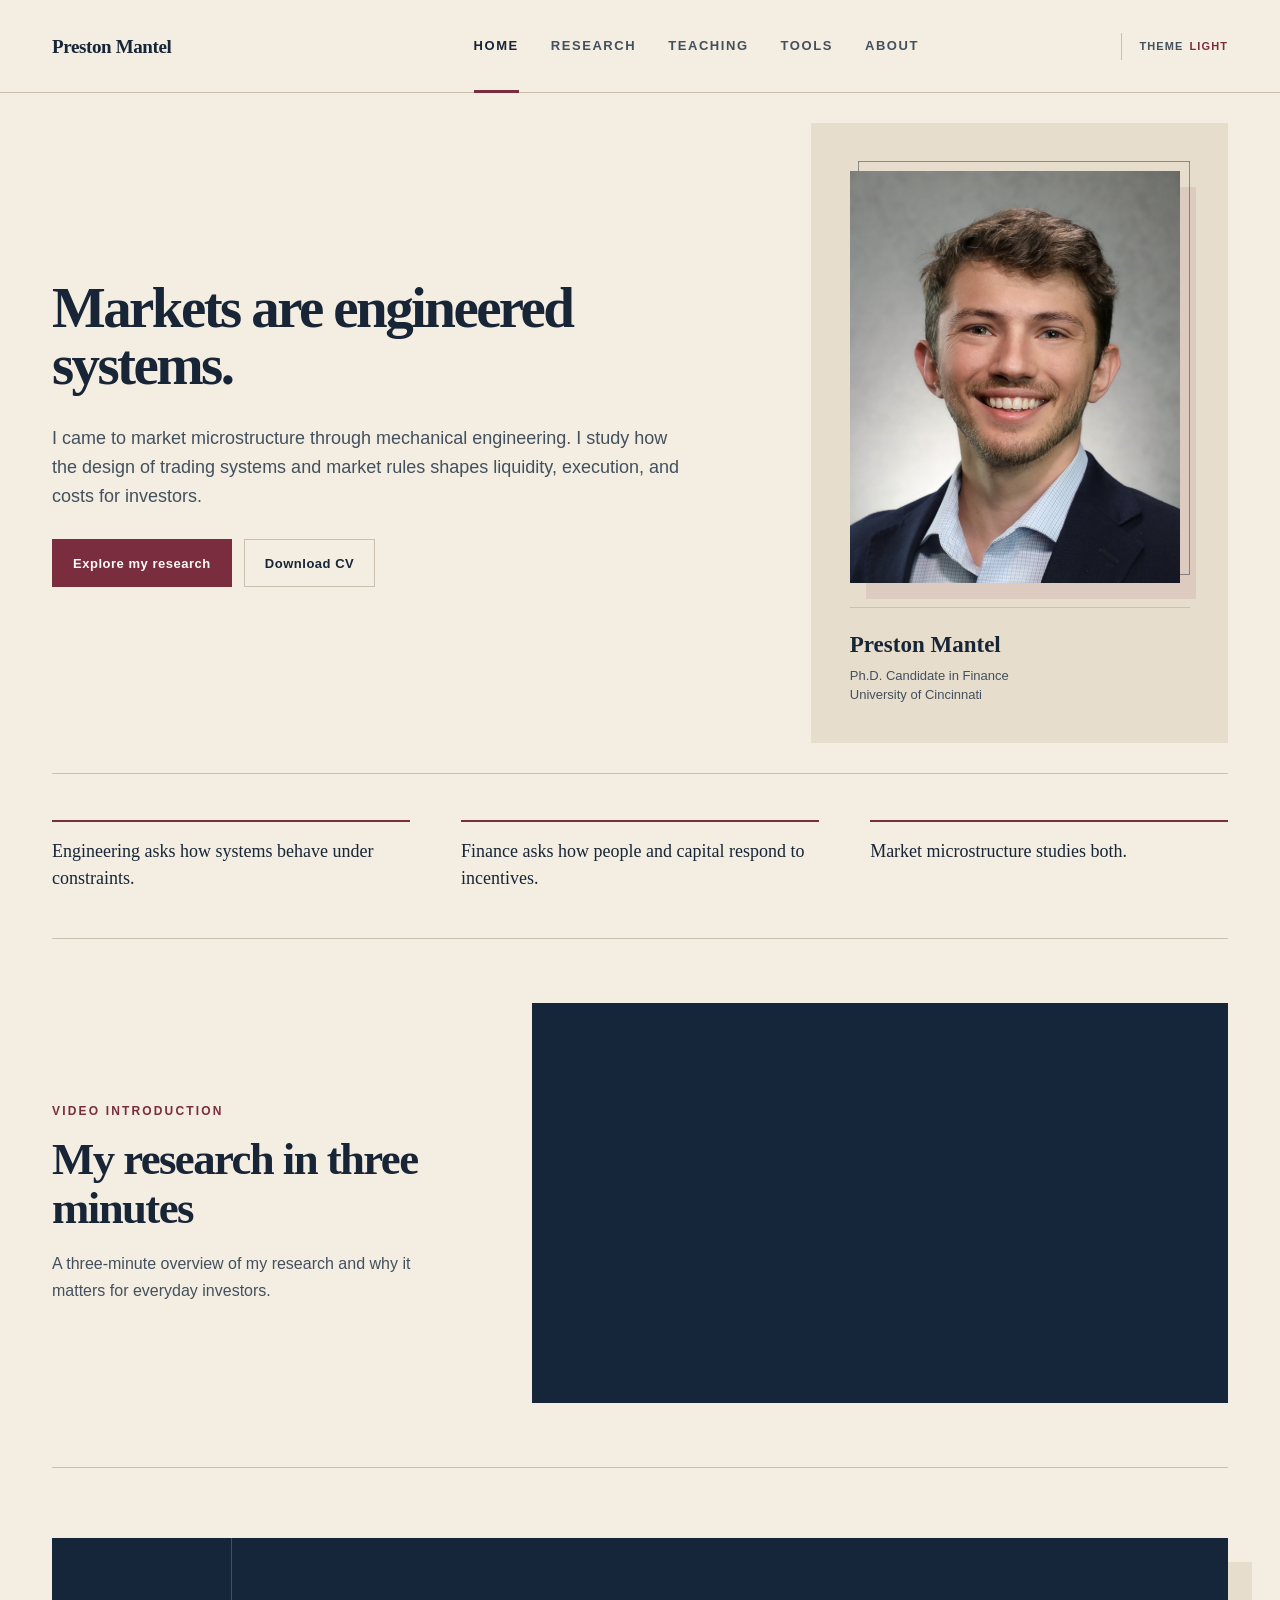
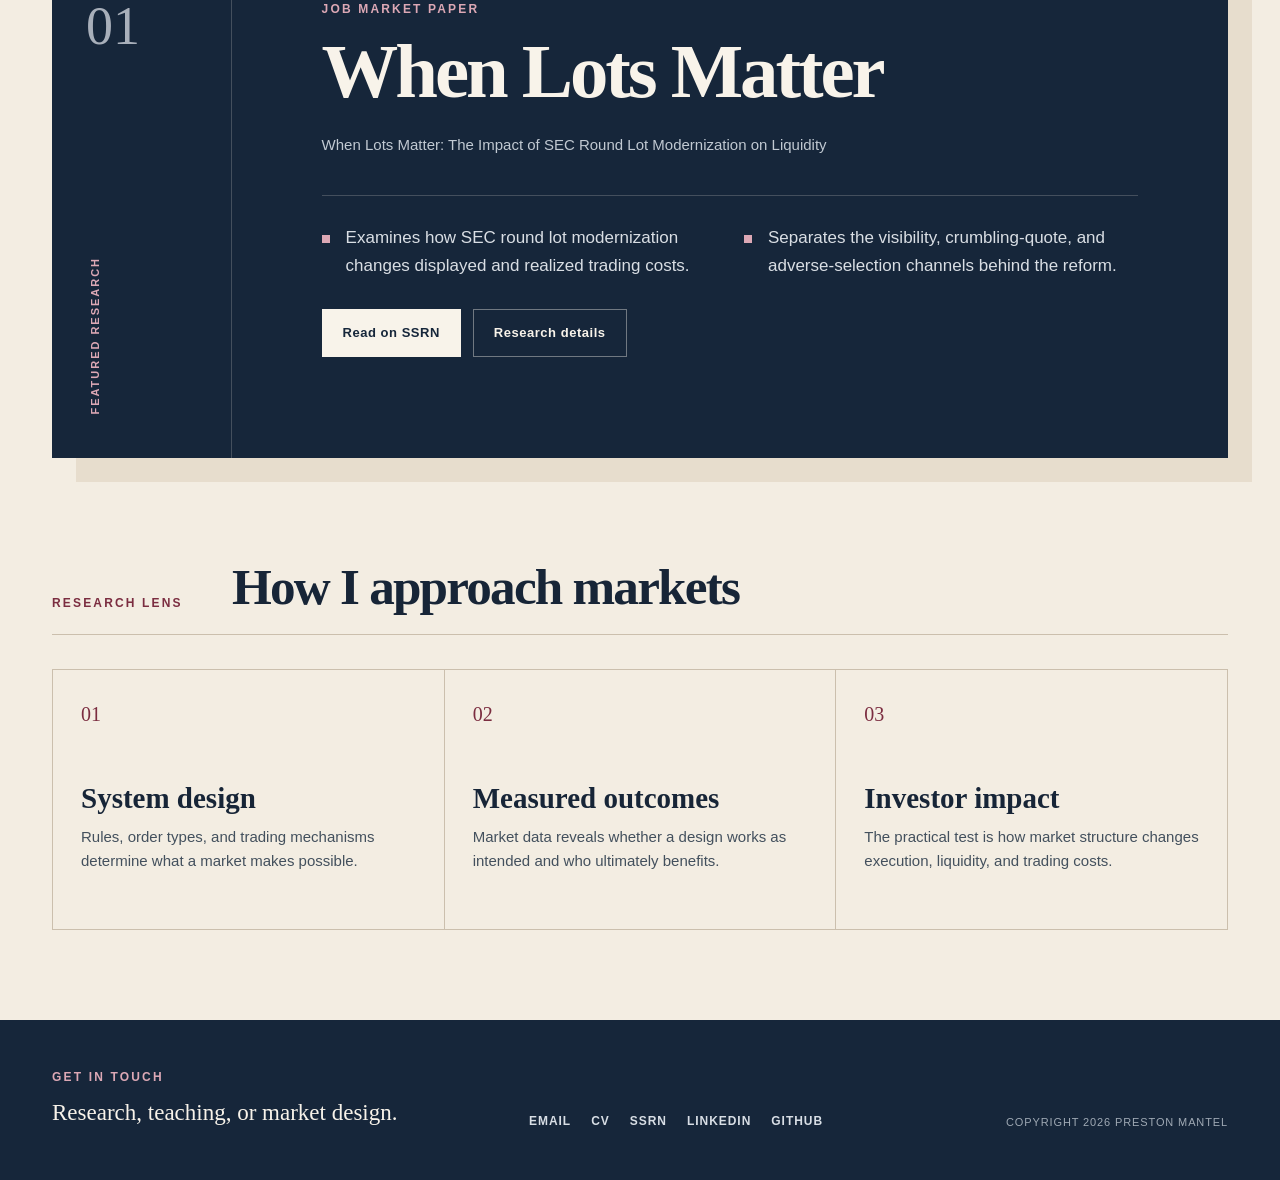
==== commit fd0680ff: "Correct job market paper status" ====
--- a/site/index.html
+++ b/site/index.html
@@ -51,7 +51,7 @@
     </div>
   </header>
 
-  <main id="main-content" class="site-main"><section class="home-hero"><div class="hero-copy"><h1>Markets are engineered systems.</h1><p class="hero-intro">I came to market microstructure through mechanical engineering. I study how the design of trading systems and market rules shapes liquidity, execution, and costs for investors.</p><div class="hero-actions"><a href="research.html" class="button button-primary">Explore my research</a><a href="files/Mantel_CV.pdf" class="button button-secondary">Download CV</a></div></div><aside class="hero-profile"><div class="portrait-frame"><img src="img/headshot.jpg" alt="Portrait of Preston Mantel" width="640" height="800"></div><div class="profile-caption"><strong>Preston Mantel</strong><span>Ph.D. Candidate in Finance</span><span>University of Cincinnati</span></div></aside></section><section class="engineering-bridge" aria-label="Research perspective"><p>Engineering asks how systems behave under constraints.</p><span aria-hidden="true">+</span><p>Finance asks how people and capital respond to incentives.</p><span aria-hidden="true">=</span><p>Market microstructure studies both.</p></section><section class="video-section"><div class="video-copy"><p class="eyebrow">Video Introduction</p><h2>My research in three minutes</h2><p>A three-minute overview of my research and why it matters for everyday investors.</p></div><div class="video-frame"><iframe loading="lazy" src="https://www.youtube-nocookie.com/embed/kfaWmxFvUE8" title="Preston Mantel research overview" allow="accelerometer; autoplay; clipboard-write; encrypted-media; gyroscope; picture-in-picture" referrerpolicy="strict-origin-when-cross-origin" allowfullscreen></iframe></div></section><section class="featured-paper" aria-labelledby="featured-title"><div class="featured-index"><span>01</span><span>Featured Research</span></div><div class="featured-main"><p class="eyebrow eyebrow-light">Job Market Paper · Under Review</p><h2 id="featured-title">When Lots Matter</h2><p class="featured-full-title">When Lots Matter: The Impact of SEC Round Lot Modernization on Liquidity</p><ul><li>Examines how SEC round lot modernization changes displayed and realized trading costs.</li><li>Separates the visibility, crumbling-quote, and adverse-selection channels behind the reform.</li></ul><div class="featured-actions"><a href="https://papers.ssrn.com/sol3/papers.cfm?abstract_id=5757242" class="button button-light" rel="noopener">Read on SSRN</a><a href="research.html#round-lots" class="button button-outline-light">Research details</a></div></div></section><section class="research-lenses"><div class="section-heading"><p class="eyebrow">Research Lens</p><h2>How I approach markets</h2></div><div class="lens-grid"><article><span>01</span><h3>System design</h3><p>Rules, order types, and trading mechanisms determine what a market makes possible.</p></article><article><span>02</span><h3>Measured outcomes</h3><p>Market data reveals whether a design works as intended and who ultimately benefits.</p></article><article><span>03</span><h3>Investor impact</h3><p>The practical test is how market structure changes execution, liquidity, and trading costs.</p></article></div></section></main>
+  <main id="main-content" class="site-main"><section class="home-hero"><div class="hero-copy"><h1>Markets are engineered systems.</h1><p class="hero-intro">I came to market microstructure through mechanical engineering. I study how the design of trading systems and market rules shapes liquidity, execution, and costs for investors.</p><div class="hero-actions"><a href="research.html" class="button button-primary">Explore my research</a><a href="files/Mantel_CV.pdf" class="button button-secondary">Download CV</a></div></div><aside class="hero-profile"><div class="portrait-frame"><img src="img/headshot.jpg" alt="Portrait of Preston Mantel" width="640" height="800"></div><div class="profile-caption"><strong>Preston Mantel</strong><span>Ph.D. Candidate in Finance</span><span>University of Cincinnati</span></div></aside></section><section class="engineering-bridge" aria-label="Research perspective"><p>Engineering asks how systems behave under constraints.</p><span aria-hidden="true">+</span><p>Finance asks how people and capital respond to incentives.</p><span aria-hidden="true">=</span><p>Market microstructure studies both.</p></section><section class="video-section"><div class="video-copy"><p class="eyebrow">Video Introduction</p><h2>My research in three minutes</h2><p>A three-minute overview of my research and why it matters for everyday investors.</p></div><div class="video-frame"><iframe loading="lazy" src="https://www.youtube-nocookie.com/embed/kfaWmxFvUE8" title="Preston Mantel research overview" allow="accelerometer; autoplay; clipboard-write; encrypted-media; gyroscope; picture-in-picture" referrerpolicy="strict-origin-when-cross-origin" allowfullscreen></iframe></div></section><section class="featured-paper" aria-labelledby="featured-title"><div class="featured-index"><span>01</span><span>Featured Research</span></div><div class="featured-main"><p class="eyebrow eyebrow-light">Job Market Paper</p><h2 id="featured-title">When Lots Matter</h2><p class="featured-full-title">When Lots Matter: The Impact of SEC Round Lot Modernization on Liquidity</p><ul><li>Examines how SEC round lot modernization changes displayed and realized trading costs.</li><li>Separates the visibility, crumbling-quote, and adverse-selection channels behind the reform.</li></ul><div class="featured-actions"><a href="https://papers.ssrn.com/sol3/papers.cfm?abstract_id=5757242" class="button button-light" rel="noopener">Read on SSRN</a><a href="research.html#round-lots" class="button button-outline-light">Research details</a></div></div></section><section class="research-lenses"><div class="section-heading"><p class="eyebrow">Research Lens</p><h2>How I approach markets</h2></div><div class="lens-grid"><article><span>01</span><h3>System design</h3><p>Rules, order types, and trading mechanisms determine what a market makes possible.</p></article><article><span>02</span><h3>Measured outcomes</h3><p>Market data reveals whether a design works as intended and who ultimately benefits.</p></article><article><span>03</span><h3>Investor impact</h3><p>The practical test is how market structure changes execution, liquidity, and trading costs.</p></article></div></section></main>
 
   <footer class="site-footer">
     <div class="footer-lead">
